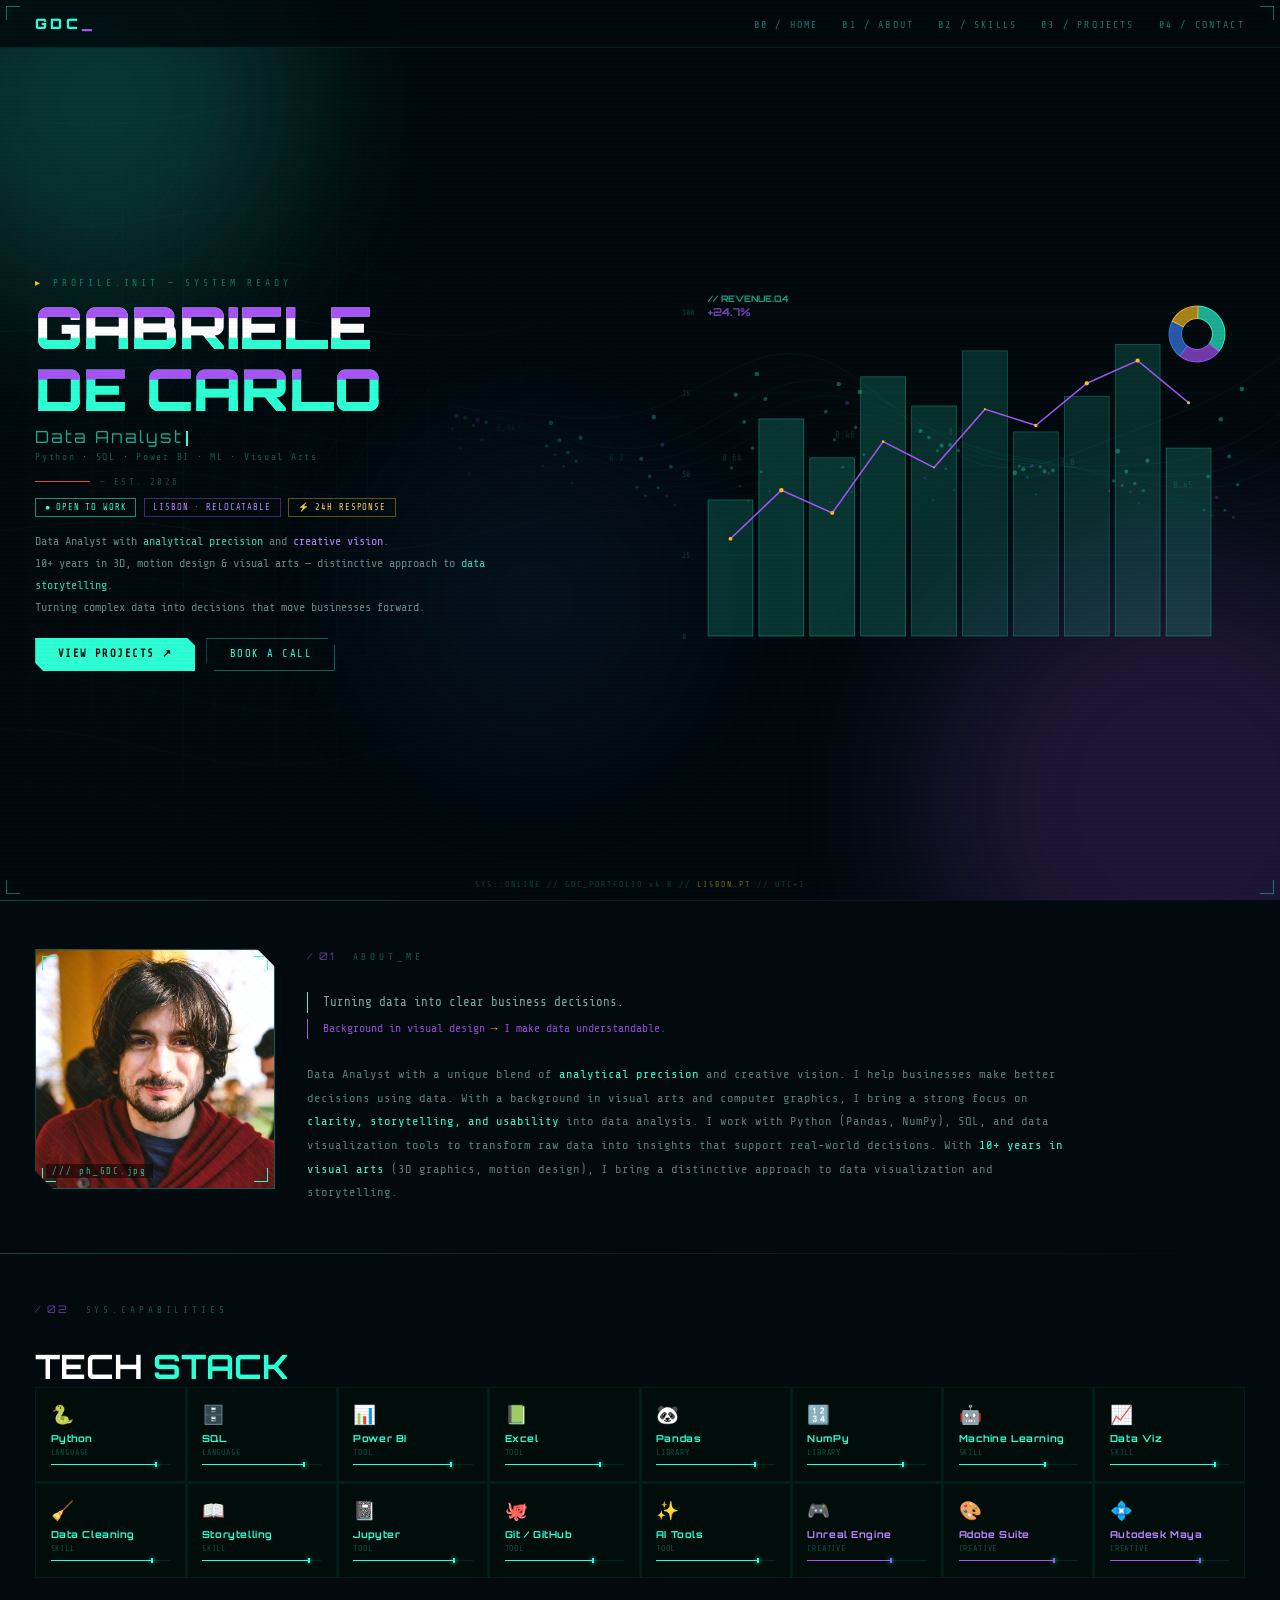
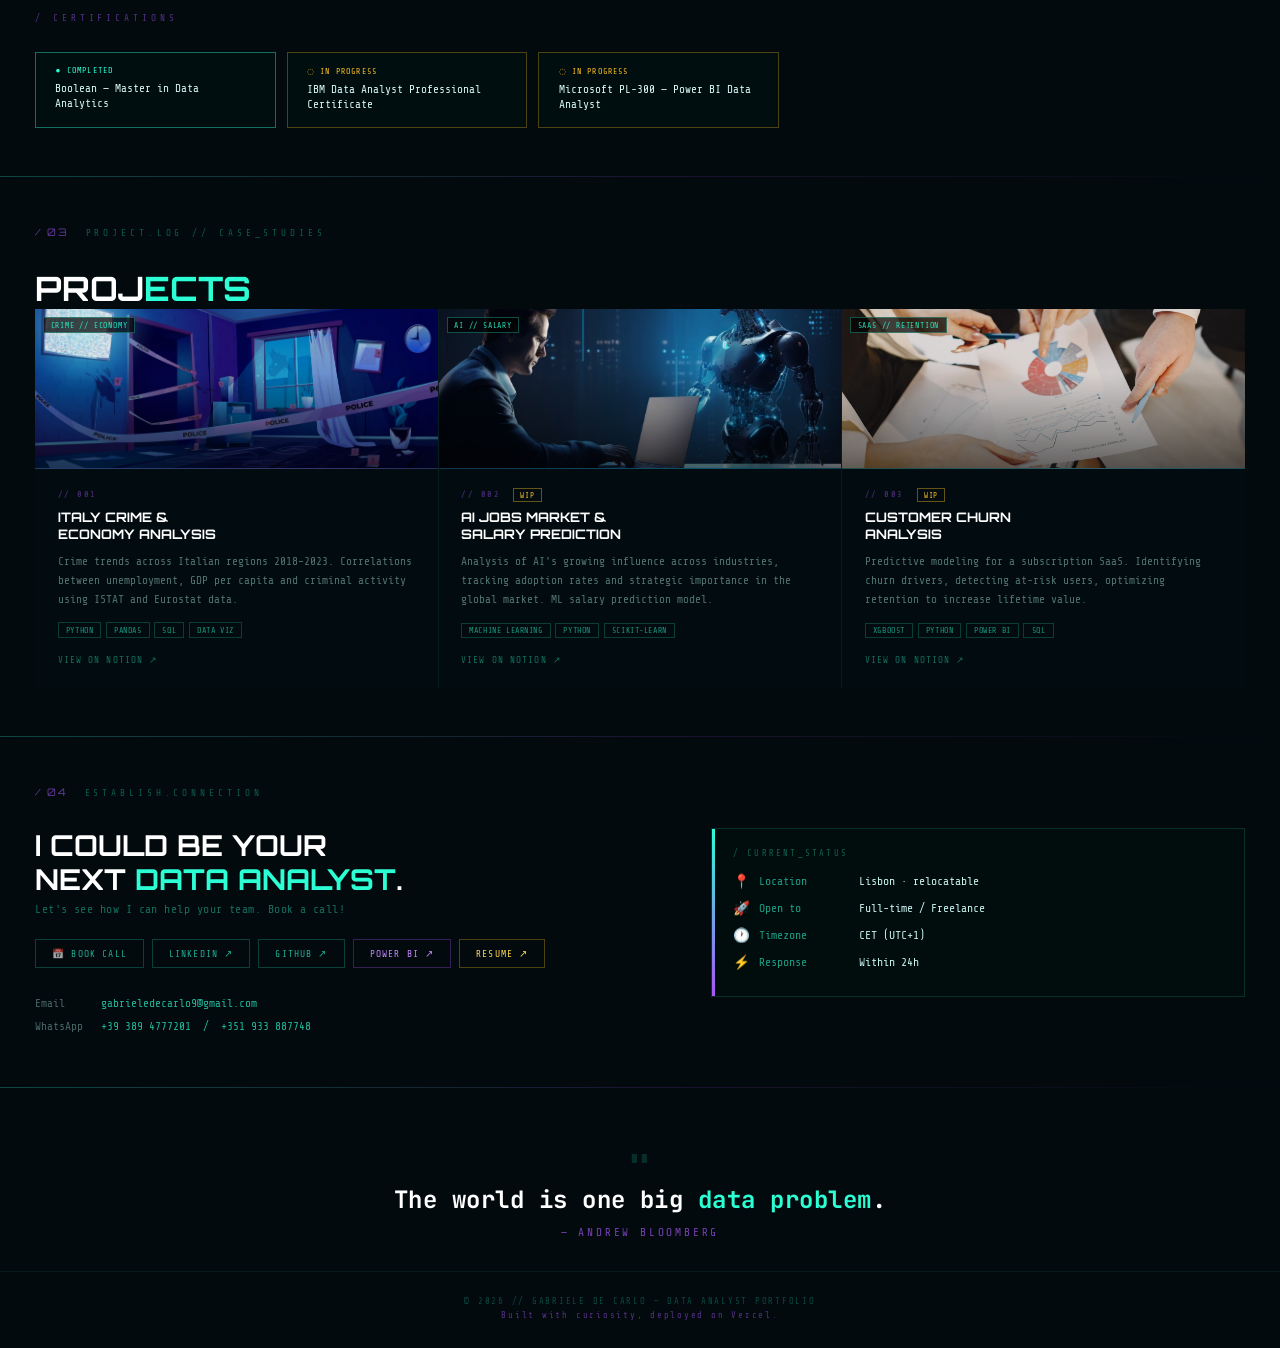
==== index_old.html @ b8a50f32 "Rename index.html to index_old.html" ====
<!DOCTYPE html>
<html lang="en">
<head>
<meta charset="UTF-8">
<meta name="viewport" content="width=device-width, initial-scale=1.0">
<meta name="description" content="Gabriele De Carlo — Data Analyst Portfolio. Turning data into clear business decisions. Python, SQL, Power BI, Machine Learning, Visual Arts.">
<meta name="author" content="Gabriele De Carlo">
<meta property="og:title" content="Gabriele De Carlo — Data Analyst">
<meta property="og:description" content="Data Analyst with analytical precision and creative vision. 10+ years in 3D & motion design.">
<meta property="og:type" content="website">
<title>Gabriele De Carlo // Data Analyst</title>
<link rel="icon" href="data:image/svg+xml,<svg xmlns=%22http://www.w3.org/2000/svg%22 viewBox=%220 0 100 100%22><text y=%22.9em%22 font-size=%2290%22>📊</text></svg>">
<style>
  @import url('https://fonts.googleapis.com/css2?family=Share+Tech+Mono&family=Orbitron:wght@400;700;900&family=JetBrains+Mono:wght@400;700&display=swap');
  *{margin:0;padding:0;box-sizing:border-box;}
  html{scroll-behavior:smooth;}
  :root{
    --bg:#020a0e;
    --teal:#2dffd5;
    --teal-d:#00d4b3;
    --violet:#a855f7;
    --yellow:#fbbf24;
    --blue:#3b82f6;
    --red:#ef4444;
    --text:#e6fffa;
    --text-d:rgba(45,255,213,0.6);
    --text-dd:rgba(45,255,213,0.35);
  }
  body{background:var(--bg);color:var(--teal);font-family:'Share Tech Mono',monospace;overflow-x:hidden;min-height:100vh;}

  /* ─── BG WRAPPER ─── */
  .bg-wrap{position:fixed;top:0;left:0;width:100%;height:100%;z-index:0;pointer-events:none;overflow:hidden;}
  #bg-mesh{position:absolute;top:0;left:0;width:55%;height:100%;opacity:0.6;mask-image:radial-gradient(ellipse at left center,black 0%,black 40%,transparent 80%);-webkit-mask-image:radial-gradient(ellipse at left center,black 0%,black 40%,transparent 80%);}
  #bg-flow{position:absolute;top:0;right:0;width:65%;height:100%;opacity:0.7;mask-image:radial-gradient(ellipse at right center,black 0%,black 45%,transparent 85%);-webkit-mask-image:radial-gradient(ellipse at right center,black 0%,black 45%,transparent 85%);}
  .glow{position:absolute;border-radius:50%;filter:blur(80px);opacity:0.18;pointer-events:none;}
  .g1{top:-100px;left:-100px;width:400px;height:400px;background:var(--teal);}
  .g2{bottom:-150px;right:-150px;width:500px;height:500px;background:var(--violet);}
  .g3{top:50%;left:30%;width:300px;height:300px;background:var(--blue);opacity:0.08;}

  .scanlines{position:fixed;inset:0;background:repeating-linear-gradient(0deg,transparent,transparent 2px,rgba(0,0,0,0.02) 2px,rgba(0,0,0,0.02) 4px);pointer-events:none;z-index:998;}

  .hud-c{position:fixed;width:14px;height:14px;z-index:50;pointer-events:none;}
  .hud-tl{top:6px;left:6px;border-top:1px solid rgba(45,255,213,0.4);border-left:1px solid rgba(45,255,213,0.4);}
  .hud-tr{top:6px;right:6px;border-top:1px solid rgba(45,255,213,0.4);border-right:1px solid rgba(45,255,213,0.4);}
  .hud-bl{bottom:6px;left:6px;border-bottom:1px solid rgba(45,255,213,0.4);border-left:1px solid rgba(45,255,213,0.4);}
  .hud-br{bottom:6px;right:6px;border-bottom:1px solid rgba(45,255,213,0.4);border-right:1px solid rgba(45,255,213,0.4);}

  nav{position:fixed;top:0;left:0;right:0;display:flex;justify-content:space-between;align-items:center;padding:0.9rem 2.2rem;border-bottom:1px solid rgba(45,255,213,0.1);background:rgba(2,10,14,0.82);backdrop-filter:blur(14px);-webkit-backdrop-filter:blur(14px);z-index:100;}
  .nav-logo{font-family:'Orbitron',monospace;font-weight:900;font-size:0.9rem;color:var(--teal);letter-spacing:0.22em;}
  .nav-logo .accent{color:var(--violet);}
  .nav-links{display:flex;gap:1.5rem;list-style:none;}
  .nav-links a{color:rgba(45,255,213,0.45);text-decoration:none;font-size:0.62rem;letter-spacing:0.22em;text-transform:uppercase;transition:color 0.2s;cursor:pointer;position:relative;}
  .nav-links a:hover{color:var(--teal);}
  .nav-links a::before{content:'';position:absolute;bottom:-4px;left:0;width:0;height:1px;background:var(--teal);transition:width 0.2s;}
  .nav-links a:hover::before{width:100%;}

  .site{position:relative;z-index:10;}

  /* ─── HERO ─── */
  #hero{min-height:100vh;display:grid;grid-template-columns:1.1fr 1fr;align-items:center;padding:5rem 2.2rem 2rem;gap:1.5rem;position:relative;}
  .hero-tag{font-size:0.6rem;letter-spacing:0.4em;color:rgba(45,255,213,0.4);text-transform:uppercase;margin-bottom:0.7rem;}
  .hero-tag .blink{color:var(--yellow);animation:blink 1.5s ease infinite;}
  @keyframes blink{0%,100%{opacity:1}50%{opacity:0.2}}
  .hero-name{font-family:'Orbitron',monospace;font-size:clamp(2rem,4.5vw,4rem);font-weight:900;line-height:1;color:#fff;margin-bottom:0.25rem;position:relative;display:inline-block;}
  .hero-name::before,.hero-name::after{content:attr(data-text);position:absolute;top:0;left:0;width:100%;height:100%;}
  .hero-name::before{color:var(--violet);animation:gl1 4s infinite;clip-path:polygon(0 0,100% 0,100% 33%,0 33%);}
  .hero-name::after{color:var(--teal);animation:gl2 4s infinite;clip-path:polygon(0 67%,100% 67%,100% 100%,0 100%);}
  @keyframes gl1{0%,90%,100%{transform:translate(0)}92%{transform:translate(-2px,1px)}94%{transform:translate(2px,-1px)}}
  @keyframes gl2{0%,90%,100%{transform:translate(0)}92%{transform:translate(2px,-1px)}94%{transform:translate(-2px,1px)}}
  .hero-name span{color:var(--teal);}
  .hero-role{font-family:'Orbitron',monospace;font-size:clamp(0.78rem,1.7vw,1.05rem);color:rgba(45,255,213,0.65);letter-spacing:0.12em;margin-bottom:0.3rem;}
  .hero-stack{font-size:0.6rem;color:rgba(45,255,213,0.32);letter-spacing:0.18em;margin-bottom:0.9rem;}
  .hero-stack .dot{color:var(--violet);}
  .divider-row{display:flex;align-items:center;gap:0.6rem;margin:0.7rem 0;}
  .divider{width:55px;height:1.5px;background:var(--teal);position:relative;}
  .divider::after{content:'';position:absolute;left:0;top:0;width:100%;height:100%;background:var(--red);animation:dglitch 4s infinite;}
  @keyframes dglitch{0%,88%,100%{transform:translateX(0);opacity:0}91%{transform:translateX(-3px);opacity:1}95%{transform:translateX(2px);opacity:1}97%{opacity:0}}
  .divider-text{font-size:0.55rem;color:rgba(45,255,213,0.3);letter-spacing:0.25em;}
  .status-row{display:flex;gap:0.45rem;flex-wrap:wrap;margin-bottom:0.9rem;}
  .pill{font-size:0.55rem;padding:0.18rem 0.55rem;border:1px solid rgba(45,255,213,0.2);color:rgba(45,255,213,0.5);letter-spacing:0.1em;text-transform:uppercase;}
  .pill.live{border-color:rgba(45,255,213,0.55);color:var(--teal);}
  .pill.live::before{content:'●';margin-right:0.3rem;animation:pp 2s ease infinite;}
  @keyframes pp{0%,100%{opacity:1}50%{opacity:0.25}}
  .pill.violet{border-color:rgba(168,85,247,0.4);color:#c084fc;}
  .pill.yellow{border-color:rgba(251,191,36,0.4);color:#fcd34d;}
  .hero-bio{font-size:0.74rem;line-height:1.85;color:rgba(180,240,235,0.55);max-width:480px;margin-bottom:1.2rem;}
  .hero-bio strong{color:rgba(45,255,213,0.85);font-weight:normal;}
  .hero-bio em{color:#c084fc;font-style:normal;}
  .cta-row{display:flex;gap:0.7rem;flex-wrap:wrap;}
  .btn-p{padding:0.6rem 1.4rem;background:var(--teal);color:#000;border:none;font-family:'Share Tech Mono',monospace;font-size:0.66rem;letter-spacing:0.14em;text-transform:uppercase;cursor:pointer;clip-path:polygon(0 0,calc(100% - 8px) 0,100% 8px,100% 100%,8px 100%,0 calc(100% - 8px));transition:all 0.2s;font-weight:700;text-decoration:none;display:inline-block;}
  .btn-p:hover{background:#5fffe0;box-shadow:0 0 18px rgba(45,255,213,0.4);}
  .btn-o{padding:0.6rem 1.4rem;background:transparent;color:var(--teal);border:1px solid rgba(45,255,213,0.35);font-family:'Share Tech Mono',monospace;font-size:0.66rem;letter-spacing:0.14em;text-transform:uppercase;cursor:pointer;clip-path:polygon(0 0,calc(100% - 8px) 0,100% 8px,100% 100%,8px 100%,0 calc(100% - 8px));transition:all 0.2s;text-decoration:none;display:inline-block;}
  .btn-o:hover{border-color:var(--teal);background:rgba(45,255,213,0.05);}

  .hero-right{position:relative;height:380px;}
  #chart-canvas{width:100%;height:100%;}

  /* ─── ABOUT ─── */
  #about-sec{padding:3rem 2.2rem;display:grid;grid-template-columns:240px 1fr;gap:2rem;align-items:start;}
  .about-photo{width:240px;height:240px;border:1px solid rgba(45,255,213,0.3);background:linear-gradient(135deg,rgba(45,255,213,0.08),rgba(168,85,247,0.06));position:relative;overflow:hidden;clip-path:polygon(0 0,calc(100% - 18px) 0,100% 18px,100% 100%,18px 100%,0 calc(100% - 18px));}
  .about-photo img{width:100%;height:100%;object-fit:cover;display:block;filter:saturate(1.1) contrast(1.05);}
  .about-photo::before{content:'';position:absolute;inset:0;background:repeating-linear-gradient(45deg,rgba(45,255,213,0.04) 0,rgba(45,255,213,0.04) 1px,transparent 1px,transparent 8px);z-index:2;pointer-events:none;}
  .about-photo .ph-label{position:absolute;bottom:10px;left:10px;font-size:0.55rem;letter-spacing:0.2em;color:rgba(45,255,213,0.7);z-index:3;background:rgba(0,0,0,0.5);padding:2px 6px;}
  .about-photo .ph-icon{position:absolute;top:50%;left:50%;transform:translate(-50%,-50%);font-size:3rem;opacity:0.4;z-index:1;}
  .about-photo .frame-corner{position:absolute;width:14px;height:14px;z-index:3;}
  .about-photo .fc-tl{top:6px;left:6px;border-top:1px solid var(--teal);border-left:1px solid var(--teal);}
  .about-photo .fc-tr{top:6px;right:6px;border-top:1px solid var(--teal);border-right:1px solid var(--teal);}
  .about-photo .fc-bl{bottom:6px;left:6px;border-bottom:1px solid var(--teal);border-left:1px solid var(--teal);}
  .about-photo .fc-br{bottom:6px;right:6px;border-bottom:1px solid var(--teal);border-right:1px solid var(--teal);}

  .about-content{}
  .about-tagline{font-size:0.78rem;color:rgba(180,240,235,0.7);line-height:1.7;margin-bottom:0.4rem;border-left:1.5px solid var(--teal);padding-left:0.9rem;}
  .about-tagline2{font-size:0.72rem;color:rgba(168,85,247,0.85);line-height:1.7;margin-bottom:1.5rem;border-left:1.5px solid var(--violet);padding-left:0.9rem;}
  .about-tagline2 .arrow{color:var(--yellow);}
  .about-bio{font-size:0.76rem;line-height:1.95;color:rgba(180,240,235,0.5);max-width:760px;}
  .about-bio strong{color:var(--teal);font-weight:normal;}

  /* ─── SECTIONS ─── */
  .section{padding:3rem 2.2rem;position:relative;}
  .sec-head{display:flex;align-items:baseline;gap:1rem;margin-bottom:1.8rem;flex-wrap:wrap;}
  .sec-num{font-family:'Orbitron',monospace;font-size:0.65rem;color:rgba(168,85,247,0.6);letter-spacing:0.2em;}
  .sec-label{font-size:0.58rem;letter-spacing:0.42em;color:rgba(45,255,213,0.32);text-transform:uppercase;}
  .sec-title{font-family:'Orbitron',monospace;font-size:clamp(1.4rem,2.8vw,2.1rem);font-weight:700;color:#fff;}
  .sec-title .accent{color:var(--teal);}
  .sec-divider{width:100%;height:1px;background:linear-gradient(90deg,rgba(45,255,213,0.25),rgba(168,85,247,0.15) 50%,transparent);}

  /* ─── SKILLS ─── */
  .skills-grid{display:grid;grid-template-columns:repeat(auto-fit,minmax(135px,1fr));gap:1px;background:rgba(45,255,213,0.08);}
  .sk{padding:1rem 0.9rem;background:rgba(2,12,10,0.88);border:1px solid rgba(45,255,213,0.06);transition:all 0.2s;position:relative;overflow:hidden;}
  .sk::before{content:'';position:absolute;inset:0;background:linear-gradient(135deg,rgba(45,255,213,0.06) 0%,transparent 55%);opacity:0;transition:opacity 0.2s;}
  .sk:hover::before{opacity:1;}
  .sk:hover{border-color:rgba(45,255,213,0.32);}
  .sk[data-cat="Creative"]:hover{border-color:rgba(168,85,247,0.4);}
  .sk[data-cat="Creative"]:hover::before{background:linear-gradient(135deg,rgba(168,85,247,0.08) 0%,transparent 55%);}
  .sk[data-cat="Skill"]:hover{border-color:rgba(251,191,36,0.35);}
  .sk-icon{font-size:1.15rem;margin-bottom:0.4rem;}
  .sk-name{font-family:'Orbitron',monospace;font-size:0.6rem;font-weight:700;color:var(--teal);letter-spacing:0.06em;margin-bottom:0.25rem;}
  .sk[data-cat="Creative"] .sk-name{color:#c084fc;}
  .sk-cat{font-size:0.52rem;color:rgba(45,255,213,0.28);letter-spacing:0.1em;text-transform:uppercase;margin-bottom:0.4rem;}
  .sk-bar{height:1px;background:rgba(45,255,213,0.1);}
  .sk-fill{height:100%;background:var(--teal);position:relative;}
  .sk[data-cat="Creative"] .sk-fill{background:var(--violet);}
  .sk-fill::after{content:'';position:absolute;right:-1px;top:-2px;width:2px;height:5px;background:inherit;box-shadow:0 0 5px currentColor;}

  /* ─── CERTS ─── */
  .certs-row{display:flex;gap:0.7rem;flex-wrap:wrap;margin-top:1.8rem;}
  .cert{padding:0.85rem 1.2rem;border:1px solid rgba(45,255,213,0.12);background:rgba(0,22,18,0.45);}
  .cert.done{border-color:rgba(45,255,213,0.4);}
  .cert.wip{border-color:rgba(251,191,36,0.3);}
  .cert-st{font-size:0.52rem;letter-spacing:0.14em;text-transform:uppercase;margin-bottom:0.35rem;}
  .cert-st.d{color:var(--teal);}
  .cert-st.w{color:var(--yellow);}
  .cert-nm{font-size:0.7rem;color:#d8f8f4;line-height:1.4;max-width:200px;}

  /* ─── PROJECTS ─── */
  .projects-grid{display:grid;grid-template-columns:repeat(auto-fit,minmax(280px,1fr));gap:1px;background:rgba(45,255,213,0.08);}
  .proj{background:#020c10;position:relative;overflow:hidden;cursor:pointer;transition:background 0.2s;text-decoration:none;display:block;}
  .proj::after{content:'';position:absolute;top:0;left:0;width:2px;height:0;background:var(--teal);transition:height 0.3s;z-index:5;}
  .proj:hover::after{height:100%;}
  .proj:hover{background:rgba(0,28,22,0.95);}
  .proj-img{width:100%;height:160px;display:flex;align-items:center;justify-content:center;border-bottom:1px solid rgba(45,255,213,0.1);position:relative;overflow:hidden;}
  .proj-img img{width:100%;height:100%;object-fit:cover;display:block;transition:transform 0.4s,filter 0.3s;filter:saturate(1.05) brightness(0.92);}
  .proj:hover .proj-img img{transform:scale(1.05);filter:saturate(1.15) brightness(1);}
  .proj-img.fallback-crime{background:linear-gradient(135deg,#1e2a5e 0%,#3b1e5e 50%,#0a0a2e 100%);}
  .proj-img.fallback-ai{background:linear-gradient(135deg,#0a1f3d 0%,#0f3a5c 50%,#020a1a 100%);}
  .proj-img.fallback-churn{background:linear-gradient(135deg,#1e3a3a 0%,#2d4a5e 50%,#0a1a2e 100%);}
  .proj-img-overlay{position:absolute;inset:0;background:linear-gradient(180deg,transparent 40%,rgba(0,0,0,0.55) 100%);pointer-events:none;z-index:2;}
  .proj-img-tag{position:absolute;top:8px;left:8px;font-size:0.5rem;padding:0.15rem 0.4rem;background:rgba(0,0,0,0.7);color:rgba(45,255,213,0.85);letter-spacing:0.1em;border:1px solid rgba(45,255,213,0.3);z-index:3;}
  .proj-body{padding:1.3rem 1.4rem;}
  .proj-num{font-size:0.52rem;letter-spacing:0.3em;color:rgba(168,85,247,0.5);margin-bottom:0.6rem;}
  .proj-wip{font-size:0.48rem;padding:0.1rem 0.4rem;border:1px solid rgba(251,191,36,0.4);color:var(--yellow);letter-spacing:0.08em;margin-left:0.4rem;vertical-align:middle;}
  .proj-title{font-family:'Orbitron',monospace;font-size:0.82rem;font-weight:700;color:#fff;margin-bottom:0.55rem;line-height:1.3;}
  .proj-desc{font-size:0.7rem;color:rgba(180,240,235,0.45);line-height:1.7;margin-bottom:0.85rem;}
  .proj-tags{display:flex;flex-wrap:wrap;gap:0.28rem;margin-bottom:0.7rem;}
  .tag{font-size:0.52rem;padding:0.13rem 0.45rem;border:1px solid rgba(45,255,213,0.2);color:rgba(45,255,213,0.55);letter-spacing:0.07em;text-transform:uppercase;}
  .proj-link{font-size:0.58rem;color:rgba(45,255,213,0.4);letter-spacing:0.12em;text-transform:uppercase;}
  .proj:hover .proj-link{color:var(--teal);}

  /* ─── CONTACT ─── */
  #contact-grid{display:grid;grid-template-columns:1.2fr 1fr;gap:2.2rem;align-items:start;}
  .contact-headline{font-family:'Orbitron',monospace;font-size:clamp(1.2rem,2.3vw,1.8rem);font-weight:700;color:#fff;margin-bottom:0.4rem;line-height:1.2;}
  .contact-headline .accent{color:var(--teal);}
  .contact-sub{font-size:0.72rem;color:rgba(45,255,213,0.4);margin-bottom:1.4rem;letter-spacing:0.04em;}
  .contact-links-row{display:flex;gap:0.5rem;flex-wrap:wrap;margin-bottom:1.5rem;}
  .cl{padding:0.5rem 1rem;border:1px solid rgba(45,255,213,0.22);color:rgba(45,255,213,0.65);font-size:0.6rem;letter-spacing:0.12em;text-transform:uppercase;text-decoration:none;transition:all 0.2s;display:inline-flex;align-items:center;gap:0.3rem;}
  .cl:hover{border-color:var(--teal);color:var(--teal);background:rgba(45,255,213,0.05);}
  .cl.violet{border-color:rgba(168,85,247,0.3);color:#c084fc;}
  .cl.violet:hover{border-color:#c084fc;background:rgba(168,85,247,0.06);}
  .cl.yellow{border-color:rgba(251,191,36,0.3);color:#fcd34d;}
  .cl.yellow:hover{border-color:#fcd34d;background:rgba(251,191,36,0.06);}
  .contact-info div{font-size:0.7rem;color:rgba(180,240,235,0.4);line-height:2.1;}
  .contact-info span{color:rgba(45,255,213,0.7);}
  .status-block{border:1px solid rgba(45,255,213,0.15);padding:1.2rem 1.3rem;background:rgba(0,15,12,0.4);position:relative;}
  .status-block::before{content:'';position:absolute;top:0;left:0;width:3px;height:100%;background:linear-gradient(180deg,var(--teal),var(--violet));}
  .sb-label{font-size:0.55rem;letter-spacing:0.25em;color:rgba(45,255,213,0.35);text-transform:uppercase;margin-bottom:0.6rem;}
  .sb-row{display:flex;align-items:center;gap:0.6rem;font-size:0.72rem;color:#c8f4f0;line-height:2;}
  .sb-row .ic{font-size:0.85rem;}
  .sb-row .lbl{color:rgba(45,255,213,0.6);min-width:90px;}

  /* ─── QUOTE ─── */
  .quote-block{padding:3.5rem 2.2rem 2rem;text-align:center;position:relative;}
  .quote-mark{font-family:'Orbitron',monospace;font-size:4rem;color:rgba(45,255,213,0.15);line-height:1;margin-bottom:-1.5rem;}
  .quote-text{font-family:'JetBrains Mono',monospace;font-size:clamp(1rem,2vw,1.5rem);color:#fff;font-weight:700;letter-spacing:0.02em;margin-bottom:0.7rem;}
  .quote-text .h{color:var(--teal);}
  .quote-author{font-size:0.7rem;color:rgba(168,85,247,0.7);letter-spacing:0.25em;text-transform:uppercase;}

  footer{text-align:center;padding:1.5rem 2.2rem;border-top:1px solid rgba(45,255,213,0.07);}
  footer p{font-size:0.55rem;letter-spacing:0.2em;color:rgba(45,255,213,0.25);margin-bottom:0.25rem;}
  footer .built{color:rgba(168,85,247,0.5);}

  .typing-cursor{display:inline-block;width:2px;height:0.85em;background:var(--teal);vertical-align:middle;margin-left:3px;animation:cb 1s step-end infinite;}
  @keyframes cb{0%,100%{opacity:1}50%{opacity:0}}

  .stat-bar{position:fixed;bottom:0.7rem;left:50%;transform:translateX(-50%);font-size:0.5rem;letter-spacing:0.25em;color:rgba(45,255,213,0.22);z-index:50;pointer-events:none;animation:sb2 5s ease infinite;white-space:nowrap;}
  @keyframes sb2{0%,100%{opacity:1}50%{opacity:0.3}}
  .stat-bar .y{color:rgba(251,191,36,0.5);}

  /* ─── RESPONSIVE ─── */
  @media (max-width: 900px) {
    #hero{grid-template-columns:1fr;gap:2rem;padding-top:6rem;}
    .hero-right{height:280px;}
    #about-sec{grid-template-columns:1fr;}
    .about-photo{width:100%;max-width:280px;height:280px;margin:0 auto;}
    #contact-grid{grid-template-columns:1fr;}
    .nav-links{gap:0.7rem;}
    .nav-links a{font-size:0.55rem;letter-spacing:0.15em;}
    nav{padding:0.8rem 1rem;}
    .section{padding:2.5rem 1.2rem;}
    #hero{padding-left:1.2rem;padding-right:1.2rem;}
    #about-sec{padding:2.5rem 1.2rem;}
    .quote-block{padding:2.5rem 1.2rem 1.5rem;}
  }
  @media (max-width: 600px) {
    .nav-links{display:none;}
    .stat-bar{font-size:0.45rem;}
  }
</style>
</head>
<body>

<div class="bg-wrap">
  <div class="glow g1"></div>
  <div class="glow g2"></div>
  <div class="glow g3"></div>
  <canvas id="bg-mesh"></canvas>
  <canvas id="bg-flow"></canvas>
</div>

<div class="hud-c hud-tl"></div>
<div class="hud-c hud-tr"></div>
<div class="hud-c hud-bl"></div>
<div class="hud-c hud-br"></div>
<div class="scanlines"></div>
<div class="stat-bar">SYS::ONLINE // GDC_PORTFOLIO v4.0 // <span class="y">LISBON.PT</span> // UTC+1</div>

<div class="site">
  <nav>
    <div class="nav-logo">GDC<span class="accent">_</span></div>
    <ul class="nav-links">
      <li><a onclick="goTo('hero')">00 / Home</a></li>
      <li><a onclick="goTo('about-sec')">01 / About</a></li>
      <li><a onclick="goTo('skills-sec')">02 / Skills</a></li>
      <li><a onclick="goTo('projects-sec')">03 / Projects</a></li>
      <li><a onclick="goTo('contact-sec')">04 / Contact</a></li>
    </ul>
  </nav>

  <!-- HERO -->
  <section id="hero">
    <div class="hero-left">
      <div class="hero-tag"><span class="blink">▸</span> profile.init — system ready</div>
      <h1 class="hero-name" data-text="GABRIELE">GABRIELE</h1>
      <h1 class="hero-name" data-text="DE CARLO" style="margin-bottom:0.5rem;"><span>DE CARLO</span></h1>
      <div class="hero-role">Data Analyst<span class="typing-cursor"></span></div>
      <div class="hero-stack">Python <span class="dot">·</span> SQL <span class="dot">·</span> Power BI <span class="dot">·</span> ML <span class="dot">·</span> Visual Arts</div>
      <div class="divider-row">
        <div class="divider"></div>
        <span class="divider-text">— EST. 2026</span>
      </div>
      <div class="status-row">
        <div class="pill live">Open to work</div>
        <div class="pill violet">Lisbon · relocatable</div>
        <div class="pill yellow">⚡ 24h response</div>
      </div>
      <p class="hero-bio">
        Data Analyst with <strong>analytical precision</strong> and <em>creative vision</em>.<br>
        10+ years in 3D, motion design &amp; visual arts — distinctive approach to <strong>data storytelling</strong>.<br>
        Turning complex data into decisions that move businesses forward.
      </p>
      <div class="cta-row">
        <a class="btn-p" onclick="goTo('projects-sec')">View Projects ↗</a>
        <a class="btn-o" onclick="goTo('contact-sec')">Book a Call</a>
      </div>
    </div>
    <div class="hero-right">
      <canvas id="chart-canvas"></canvas>
    </div>
  </section>

  <div class="sec-divider"></div>

  <!-- ABOUT -->
  <section id="about-sec">
    <div class="about-photo">
      <div class="frame-corner fc-tl"></div>
      <div class="frame-corner fc-tr"></div>
      <div class="frame-corner fc-bl"></div>
      <div class="frame-corner fc-br"></div>
      <!-- Replace src with your photo -->
      <img src="./assets/profile.jpg" alt="Gabriele De Carlo" onerror="this.style.display='none'; this.nextElementSibling.style.display='block';">
      <div class="ph-icon" style="display:none;">👤</div>
      <div class="ph-label">/// ph_GDC.jpg</div>
    </div>
    <div class="about-content">
      <div class="sec-head">
        <span class="sec-num">/ 01</span>
        <span class="sec-label">about_me</span>
      </div>
      <div class="about-tagline">Turning data into clear business decisions.</div>
      <div class="about-tagline2">Background in visual design <span class="arrow">→</span> I make data understandable.</div>
      <p class="about-bio">
        Data Analyst with a unique blend of <strong>analytical precision</strong> and creative vision. I help businesses make better decisions using data. With a background in visual arts and computer graphics, I bring a strong focus on <strong>clarity, storytelling, and usability</strong> into data analysis. I work with Python (Pandas, NumPy), SQL, and data visualization tools to transform raw data into insights that support real-world decisions. With <strong>10+ years in visual arts</strong> (3D graphics, motion design), I bring a distinctive approach to data visualization and storytelling.
      </p>
    </div>
  </section>

  <div class="sec-divider"></div>

  <!-- SKILLS -->
  <section class="section" id="skills-sec">
    <div class="sec-head">
      <span class="sec-num">/ 02</span>
      <span class="sec-label">sys.capabilities</span>
    </div>
    <div class="sec-title">TECH <span class="accent">STACK</span></div>
    <div class="skills-grid" id="skillsGrid"></div>
    <div style="margin-top:2.2rem;">
      <div class="sec-label" style="margin-bottom:0.7rem;color:rgba(168,85,247,0.5);">/ certifications</div>
      <div class="certs-row" id="certsRow"></div>
    </div>
  </section>

  <div class="sec-divider"></div>

  <!-- PROJECTS -->
  <section class="section" id="projects-sec">
    <div class="sec-head">
      <span class="sec-num">/ 03</span>
      <span class="sec-label">project.log // case_studies</span>
    </div>
    <div class="sec-title">PROJ<span class="accent">ECTS</span></div>
    <div class="projects-grid" id="projectsGrid"></div>
  </section>

  <div class="sec-divider"></div>

  <!-- CONTACT -->
  <section class="section" id="contact-sec">
    <div class="sec-head">
      <span class="sec-num">/ 04</span>
      <span class="sec-label">establish.connection</span>
    </div>
    <div id="contact-grid">
      <div>
        <div class="contact-headline">I COULD BE YOUR<br>NEXT <span class="accent">DATA ANALYST</span>.</div>
        <p class="contact-sub">Let's see how I can help your team. Book a call!</p>
        <div class="contact-links-row">
          <a class="cl" href="https://calendly.com/gabrieledecarlo/30min" target="_blank" rel="noopener">📅 Book Call</a>
          <a class="cl" href="https://www.linkedin.com/in/gabriele-de-carlo-8b601598/" target="_blank" rel="noopener">LinkedIn ↗</a>
          <a class="cl" href="https://github.com/gibiai" target="_blank" rel="noopener">GitHub ↗</a>
          <a class="cl violet" href="https://www.notion.so/Power-BI-Dashboards-33302b5de78a80788aacebcbcaf32c06" target="_blank" rel="noopener">Power BI ↗</a>
          <a class="cl yellow" href="https://drive.google.com/file/d/1ealvaf2ZJdOUu1WaCuyXKOU3tPAbqIKm/view?usp=drive_link" target="_blank" rel="noopener">Resume ↗</a>
        </div>
        <div class="contact-info">
          <div>Email &nbsp;&nbsp;&nbsp;&nbsp;&nbsp;<span><a href="mailto:gabrieledecarlo9@gmail.com" style="color:inherit;text-decoration:none;">gabrieledecarlo9@gmail.com</a></span></div>
          <div>WhatsApp &nbsp;&nbsp;<span><a href="https://wa.me/393894777201" target="_blank" rel="noopener" style="color:inherit;text-decoration:none;">+39 389 4777201</a> &nbsp;/&nbsp; <a href="https://wa.me/351933887748" target="_blank" rel="noopener" style="color:inherit;text-decoration:none;">+351 933 887748</a></span></div>
        </div>
      </div>
      <div class="status-block">
        <div class="sb-label">/ current_status</div>
        <div class="sb-row"><span class="ic">📍</span><span class="lbl">Location</span><span>Lisbon · relocatable</span></div>
        <div class="sb-row"><span class="ic">🚀</span><span class="lbl">Open to</span><span>Full-time / Freelance</span></div>
        <div class="sb-row"><span class="ic">🕐</span><span class="lbl">Timezone</span><span>CET (UTC+1)</span></div>
        <div class="sb-row"><span class="ic">⚡</span><span class="lbl">Response</span><span>Within 24h</span></div>
      </div>
    </div>
  </section>

  <div class="sec-divider"></div>

  <!-- QUOTE -->
  <div class="quote-block">
    <div class="quote-mark">"</div>
    <div class="quote-text">The world is one big <span class="h">data problem</span>.</div>
    <div class="quote-author">— Andrew Bloomberg</div>
  </div>

  <footer>
    <p>© 2026 // GABRIELE DE CARLO — DATA ANALYST PORTFOLIO</p>
    <p class="built">Built with curiosity, deployed on Vercel.</p>
  </footer>
</div>

<script>
/* ── BACKGROUND: MESH (left) + FLOW (right) ── */
const meshC = document.getElementById('bg-mesh');
const meshX = meshC.getContext('2d');
const flowC = document.getElementById('bg-flow');
const flowX = flowC.getContext('2d');
let MW, MH, FW, FH;

function resize() {
  MW = meshC.width = meshC.offsetWidth;
  MH = meshC.height = meshC.offsetHeight;
  FW = flowC.width = flowC.offsetWidth;
  FH = flowC.height = flowC.offsetHeight;
}
resize();
window.addEventListener('resize', resize);

let t = 0;

function drawMesh() {
  meshX.clearRect(0, 0, MW, MH);
  const cols = 24, rows = 18;
  const cw = MW / (cols - 1), ch = MH / (rows - 1);
  const pts = [];
  for (let r = 0; r < rows; r++) {
    pts[r] = [];
    for (let c = 0; c < cols; c++) {
      const wave = Math.sin(c * 0.4 + r * 0.3 + t * 0.6) * 14
                 + Math.sin(c * 0.18 + t * 0.4) * 10;
      pts[r][c] = { x: c * cw, y: r * ch + wave };
    }
  }
  for (let r = 0; r < rows - 1; r++) {
    for (let c = 0; c < cols - 1; c++) {
      const p1 = pts[r][c], p2 = pts[r][c+1], p3 = pts[r+1][c], p4 = pts[r+1][c+1];
      const cd = 1 - Math.abs(c / cols - 0.3) * 1.2;
      const a = 0.025 + cd * 0.05;
      meshX.strokeStyle = `rgba(45,255,213,${a})`;
      meshX.lineWidth = 0.4;
      meshX.beginPath();
      meshX.moveTo(p1.x, p1.y); meshX.lineTo(p2.x, p2.y);
      meshX.lineTo(p3.x, p3.y); meshX.closePath();
      meshX.stroke();
      meshX.beginPath();
      meshX.moveTo(p2.x, p2.y); meshX.lineTo(p4.x, p4.y);
      meshX.lineTo(p3.x, p3.y); meshX.closePath();
      meshX.stroke();
    }
  }
  for (let r = 2; r < rows; r += 4) {
    meshX.beginPath();
    for (let c = 0; c < cols; c++) {
      if (c === 0) meshX.moveTo(pts[r][c].x, pts[r][c].y);
      else meshX.lineTo(pts[r][c].x, pts[r][c].y);
    }
    meshX.strokeStyle = `rgba(239,68,68,0.12)`;
    meshX.lineWidth = 0.5;
    meshX.stroke();
  }
}

const FCOLS = 60, FROWS = 14;
function drawFlow() {
  flowX.clearRect(0, 0, FW, FH);
  const cw = FW / (FCOLS - 1);
  const baseY = FH * 0.6;
  const ch = FH * 0.4;
  for (let r = 0; r < FROWS; r++) {
    const rNorm = r / (FROWS - 1);
    flowX.beginPath();
    for (let c = 0; c < FCOLS; c++) {
      const x = c * cw;
      const w1 = Math.sin(c * 0.16 + t * 1.0 + r * 0.3) * 50 * rNorm;
      const w2 = Math.sin(c * 0.08 + t * 0.5 + r * 0.15) * 28 * rNorm;
      const w3 = Math.sin(c * 0.3 + t * 1.4) * 14 * rNorm;
      const y = baseY - w1 - w2 - w3 - rNorm * ch * 0.4;
      if (c === 0) flowX.moveTo(x, y);
      else flowX.lineTo(x, y);
    }
    const a = 0.03 + rNorm * 0.13;
    const isViolet = r % 4 === 0;
    flowX.strokeStyle = isViolet ? `rgba(168,85,247,${a * 0.7})` : `rgba(45,255,213,${a})`;
    flowX.lineWidth = 0.5;
    flowX.stroke();
  }
  for (let i = 0; i < 90; i++) {
    const cf = (i * 6.7) % FCOLS;
    const rf = 0.25 + ((i * 0.11) % 0.7);
    const rNorm = rf;
    const x = cf * cw;
    const w1 = Math.sin(cf * 0.16 + t * 1.0 + rNorm * 0.3 * FROWS) * 50 * rNorm;
    const w2 = Math.sin(cf * 0.08 + t * 0.5 + rNorm * 0.15 * FROWS) * 28 * rNorm;
    const w3 = Math.sin(cf * 0.3 + t * 1.4) * 14 * rNorm;
    const y = baseY - w1 - w2 - w3 - rNorm * ch * 0.4;
    const sz = 0.6 + rNorm * 1.8;
    const a = 0.12 + rNorm * 0.4;
    flowX.beginPath();
    flowX.arc(x, y, sz, 0, Math.PI * 2);
    if (i % 7 === 0) flowX.fillStyle = `rgba(168,85,247,${a})`;
    else if (i % 13 === 0) flowX.fillStyle = `rgba(251,191,36,${a * 0.7})`;
    else flowX.fillStyle = `rgba(45,255,213,${a})`;
    flowX.fill();
  }
  flowX.font = '9px "Share Tech Mono", monospace';
  const labels = ['0.94','0.7','0.64','0.46','0.3','0.6','0.45'];
  for (let i = 0; i < labels.length; i++) {
    const cf = 4 + i * 8;
    const rNorm = 0.55;
    const x = cf * cw;
    const w1 = Math.sin(cf * 0.16 + t * 1.0 + rNorm * 0.3 * FROWS) * 50 * rNorm;
    const w2 = Math.sin(cf * 0.08 + t * 0.5 + rNorm * 0.15 * FROWS) * 28 * rNorm;
    const y = baseY - w1 - w2 - rNorm * ch * 0.4 - 12;
    flowX.fillStyle = `rgba(45,255,213,0.22)`;
    flowX.fillText(labels[i], x - 8, y);
  }
}

function loop() {
  drawMesh();
  drawFlow();
  t += 0.008;
  requestAnimationFrame(loop);
}
loop();

/* ── HERO CHART ── */
const cc = document.getElementById('chart-canvas');
const ctx = cc.getContext('2d');
function resizeChart() {
  cc.width = cc.offsetWidth * 2;
  cc.height = cc.offsetHeight * 2;
  ctx.setTransform(1, 0, 0, 1, 0, 0);
  ctx.scale(2, 2);
}
resizeChart();
window.addEventListener('resize', resizeChart);

let ct = 0;
const barData = [42, 67, 55, 80, 71, 88, 63, 74, 90, 58];
const lineData = [30, 45, 38, 60, 52, 70, 65, 78, 85, 72];
const colors = ['#2dffd5','#a855f7','#3b82f6','#fbbf24'];

function drawChart() {
  const CW = cc.offsetWidth, CH = cc.offsetHeight;
  ctx.clearRect(0, 0, CW, CH);
  const pad = 28, bW = (CW - pad * 2) / barData.length - 6;
  const maxV = 100;
  for (let i = 0; i <= 4; i++) {
    const y = pad + (CH - pad * 2) * i / 4;
    ctx.beginPath();
    ctx.moveTo(pad, y); ctx.lineTo(CW - pad, y);
    ctx.strokeStyle = 'rgba(45,255,213,0.07)';
    ctx.lineWidth = 0.5; ctx.stroke();
    ctx.fillStyle = 'rgba(45,255,213,0.22)';
    ctx.font = '8px Share Tech Mono, monospace';
    ctx.fillText(Math.round((1 - i / 4) * maxV), 2, y + 3);
  }
  barData.forEach((v, i) => {
    const x = pad + i * (bW + 6);
    const h = (v / maxV) * (CH - pad * 2);
    const y = CH - pad - h;
    const pulse = Math.sin(ct * 2 + i * 0.7) * 0.12 + 0.88;
    ctx.fillStyle = `rgba(45,255,213,${0.18 * pulse})`;
    ctx.fillRect(x, y, bW, h);
    ctx.strokeStyle = `rgba(45,255,213,${0.4 * pulse})`;
    ctx.lineWidth = 0.7;
    ctx.strokeRect(x, y, bW, h);
  });
  ctx.beginPath();
  lineData.forEach((v, i) => {
    const x = pad + i * (bW + 6) + bW / 2;
    const y = CH - pad - (v / maxV) * (CH - pad * 2);
    if (i === 0) ctx.moveTo(x, y); else ctx.lineTo(x, y);
  });
  ctx.strokeStyle = '#a855f7';
  ctx.lineWidth = 1.5; ctx.stroke();
  lineData.forEach((v, i) => {
    const x = pad + i * (bW + 6) + bW / 2;
    const y = CH - pad - (v / maxV) * (CH - pad * 2);
    const pulse = Math.sin(ct * 3 + i) * 0.3 + 0.7;
    ctx.beginPath();
    ctx.arc(x, y, 2.2 * pulse, 0, Math.PI * 2);
    ctx.fillStyle = '#fbbf24'; ctx.fill();
  });
  const cx2 = CW - 48, cy2 = 50, rad = 28;
  const segs = [0.35, 0.25, 0.22, 0.18];
  let angle = -Math.PI / 2 + ct * 0.25;
  segs.forEach((s, i) => {
    ctx.beginPath();
    ctx.arc(cx2, cy2, rad, angle, angle + s * Math.PI * 2);
    ctx.arc(cx2, cy2, rad * 0.55, angle + s * Math.PI * 2, angle, true);
    ctx.closePath();
    ctx.fillStyle = colors[i] + 'aa'; ctx.fill();
    ctx.strokeStyle = colors[i];
    ctx.lineWidth = 0.8; ctx.stroke();
    angle += s * Math.PI * 2;
  });
  ctx.fillStyle = 'rgba(45,255,213,0.6)';
  ctx.font = 'bold 9px Orbitron, monospace';
  ctx.fillText('// REVENUE.Q4', pad, 18);
  ctx.fillStyle = 'rgba(168,85,247,0.7)';
  ctx.font = 'bold 11px Orbitron, monospace';
  ctx.fillText('+24.7%', pad, 32);
  ct += 0.014;
  requestAnimationFrame(drawChart);
}
drawChart();

/* ── SKILLS ── */
const skills = [
  {name:'Python',icon:'🐍',cat:'Language',lvl:88},
  {name:'SQL',icon:'🗄️',cat:'Language',lvl:85},
  {name:'Power BI',icon:'📊',cat:'Tool',lvl:82},
  {name:'Excel',icon:'📗',cat:'Tool',lvl:80},
  {name:'Pandas',icon:'🐼',cat:'Library',lvl:83},
  {name:'NumPy',icon:'🔢',cat:'Library',lvl:80},
  {name:'Machine Learning',icon:'🤖',cat:'Skill',lvl:72},
  {name:'Data Viz',icon:'📈',cat:'Skill',lvl:88},
  {name:'Data Cleaning',icon:'🧹',cat:'Skill',lvl:85},
  {name:'Storytelling',icon:'📖',cat:'Skill',lvl:90},
  {name:'Jupyter',icon:'📓',cat:'Tool',lvl:84},
  {name:'Git / GitHub',icon:'🐙',cat:'Tool',lvl:74},
  {name:'AI Tools',icon:'✨',cat:'Tool',lvl:85},
  {name:'Unreal Engine',icon:'🎮',cat:'Creative',lvl:70},
  {name:'Adobe Suite',icon:'🎨',cat:'Creative',lvl:80},
  {name:'Autodesk Maya',icon:'💠',cat:'Creative',lvl:75},
];
const sg = document.getElementById('skillsGrid');
skills.forEach(s => {
  sg.innerHTML += `<div class="sk" data-cat="${s.cat}"><div class="sk-icon">${s.icon}</div><div class="sk-name">${s.name}</div><div class="sk-cat">${s.cat}</div><div class="sk-bar"><div class="sk-fill" style="width:${s.lvl}%"></div></div></div>`;
});

const certs = [
  {name:'Boolean — Master in Data Analytics', s:'done'},
  {name:'IBM Data Analyst Professional Certificate', s:'wip'},
  {name:'Microsoft PL-300 — Power BI Data Analyst', s:'wip'},
];
const cr = document.getElementById('certsRow');
certs.forEach(c => {
  cr.innerHTML += `<div class="cert ${c.s}"><div class="cert-st ${c.s==='done'?'d':'w'}">${c.s==='done'?'● Completed':'◌ In progress'}</div><div class="cert-nm">${c.name}</div></div>`;
});

/* ── PROJECTS ── */
const projects = [
  {
    num:'001', wip:false, img:'./assets/crime.png', fallback:'fallback-crime', icon:'🔍', tag:'CRIME // ECONOMY',
    title:'ITALY CRIME &<br>ECONOMY ANALYSIS',
    desc:'Crime trends across Italian regions 2018–2023. Correlations between unemployment, GDP per capita and criminal activity using ISTAT and Eurostat data.',
    tags:['Python','Pandas','SQL','Data Viz'],
    link:'https://valuable-pullover-8a2.notion.site/Data-Analyst-65302b5de78a8380998b81c280437ae6'
  },
  {
    num:'002', wip:true, img:'./assets/ai.png', fallback:'fallback-ai', icon:'🤖', tag:'AI // SALARY',
    title:'AI JOBS MARKET &<br>SALARY PREDICTION',
    desc:"Analysis of AI's growing influence across industries, tracking adoption rates and strategic importance in the global market. ML salary prediction model.",
    tags:['Machine Learning','Python','Scikit-learn'],
    link:'https://valuable-pullover-8a2.notion.site/Data-Analyst-65302b5de78a8380998b81c280437ae6'
  },
  {
    num:'003', wip:true, img:'./assets/churn.png', fallback:'fallback-churn', icon:'📉', tag:'SAAS // RETENTION',
    title:'CUSTOMER CHURN<br>ANALYSIS',
    desc:'Predictive modeling for a subscription SaaS. Identifying churn drivers, detecting at-risk users, optimizing retention to increase lifetime value.',
    tags:['XGBoost','Python','Power BI','SQL'],
    link:'https://valuable-pullover-8a2.notion.site/Data-Analyst-65302b5de78a8380998b81c280437ae6'
  },
];
const pg = document.getElementById('projectsGrid');
projects.forEach(p => {
  pg.innerHTML += `
  <a class="proj" href="${p.link}" target="_blank" rel="noopener">
    <div class="proj-img ${p.fallback}">
      <img src="${p.img}" alt="${p.tag}" onerror="this.style.display='none';">
      <div class="proj-img-overlay"></div>
      <div class="proj-img-tag">${p.tag}</div>
    </div>
    <div class="proj-body">
      <div class="proj-num">// ${p.num}${p.wip?` <span class="proj-wip">WIP</span>`:''}</div>
      <div class="proj-title">${p.title}</div>
      <p class="proj-desc">${p.desc}</p>
      <div class="proj-tags">${p.tags.map(t=>`<span class="tag">${t}</span>`).join('')}</div>
      <span class="proj-link">View on Notion ↗</span>
    </div>
  </a>`;
});

function goTo(id){document.getElementById(id).scrollIntoView({behavior:'smooth'});}
</script>
</body>
</html>
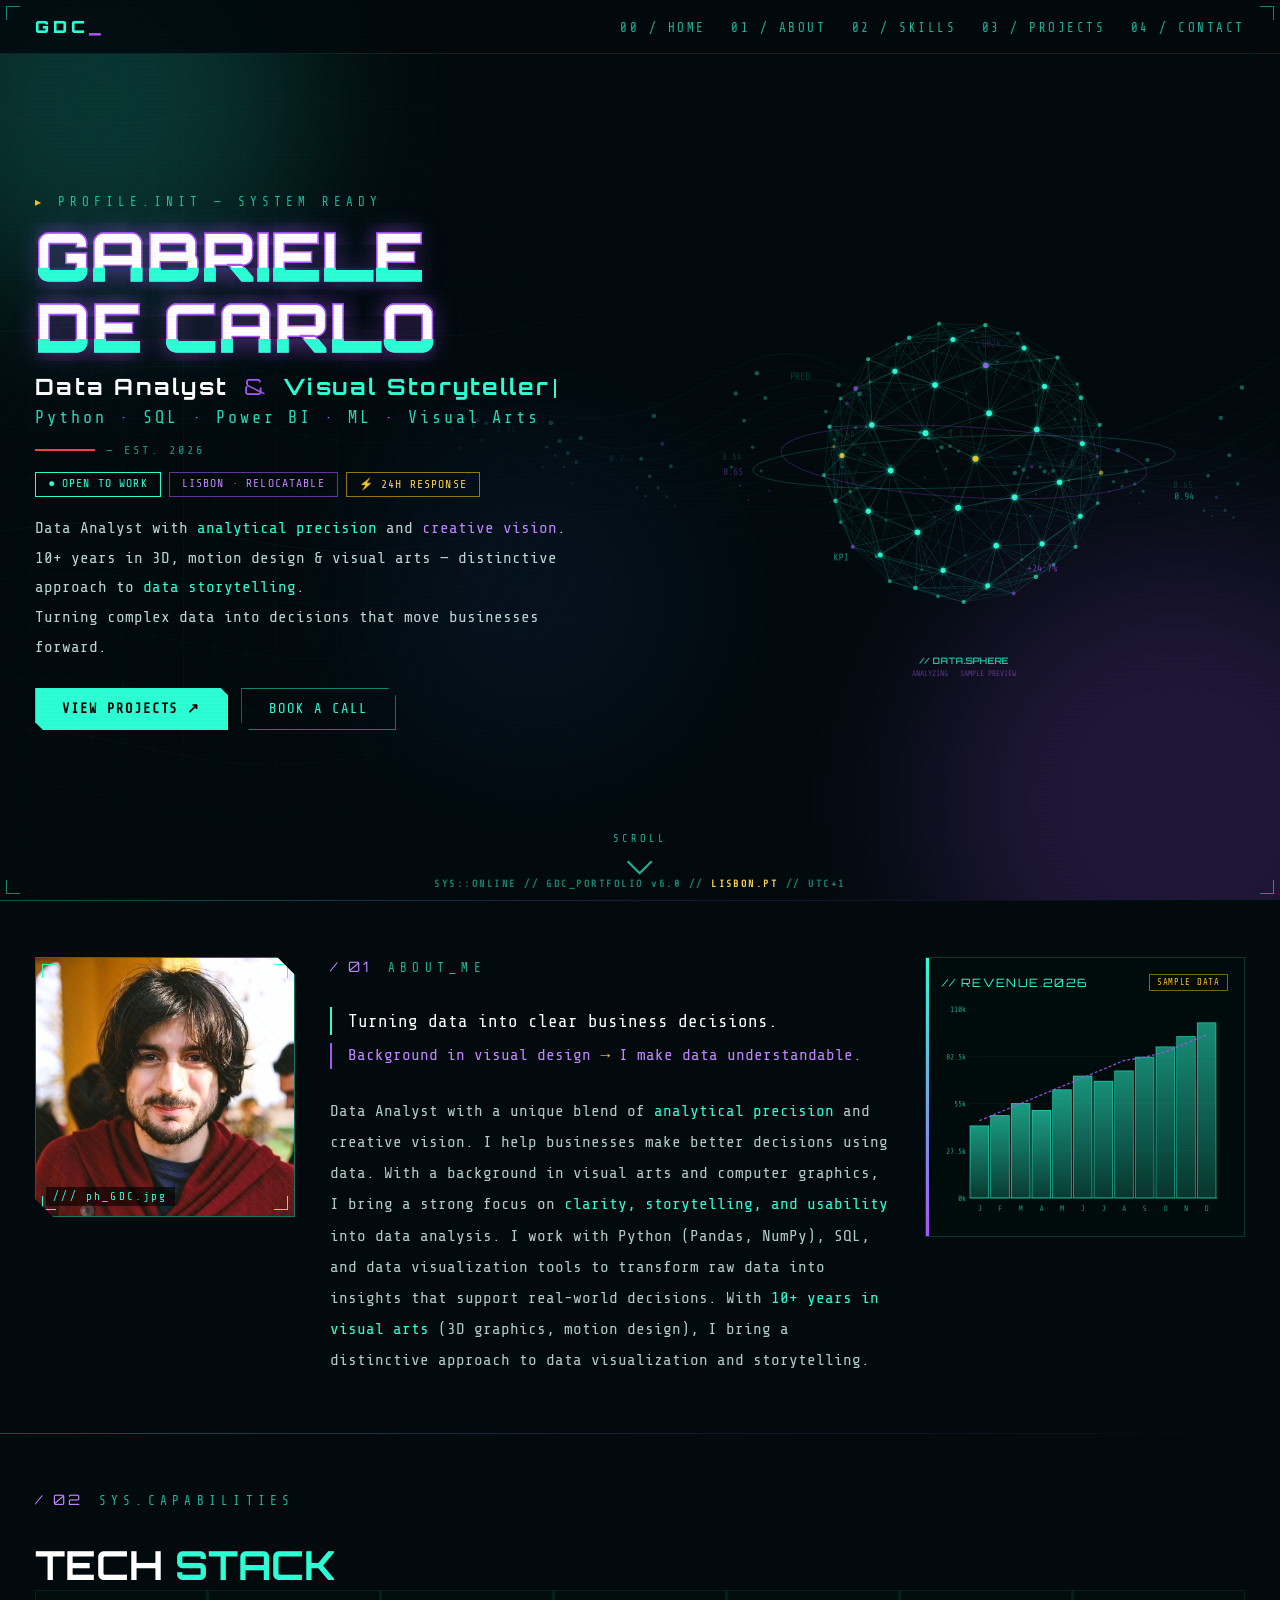
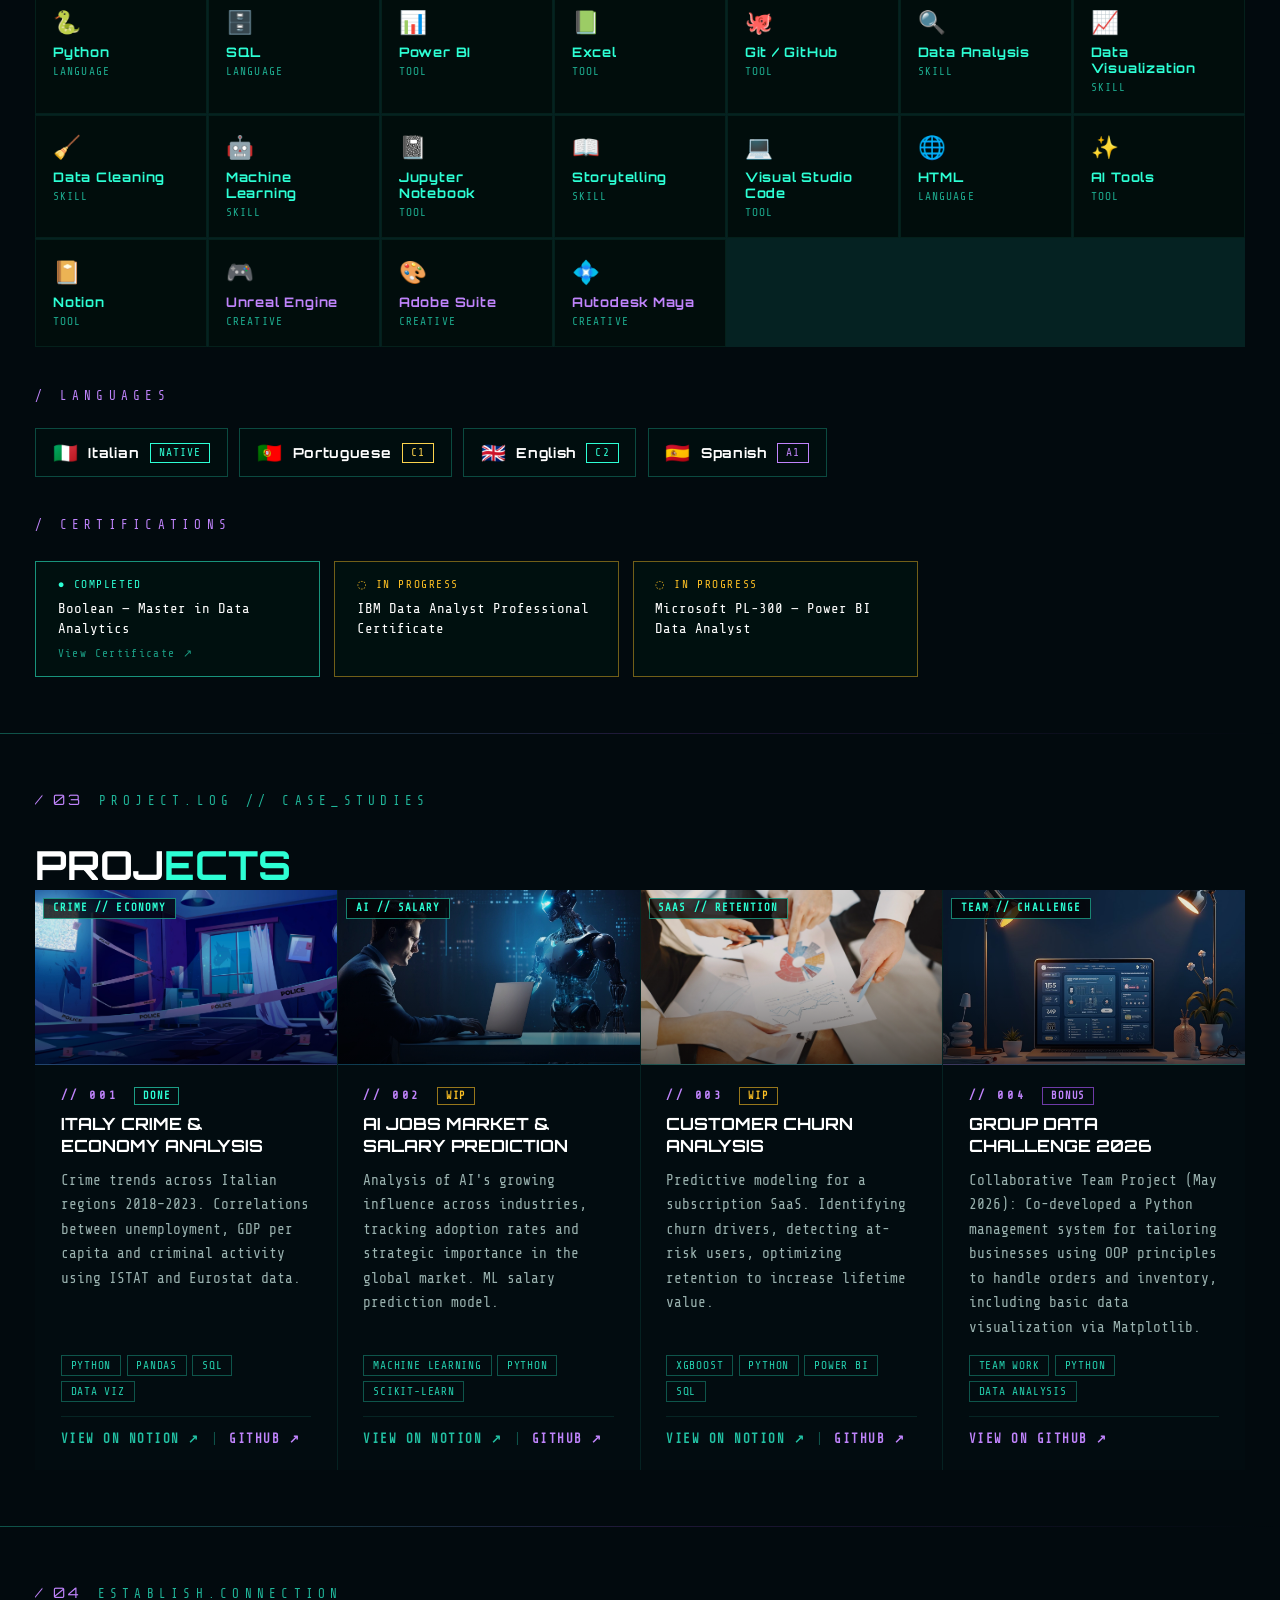
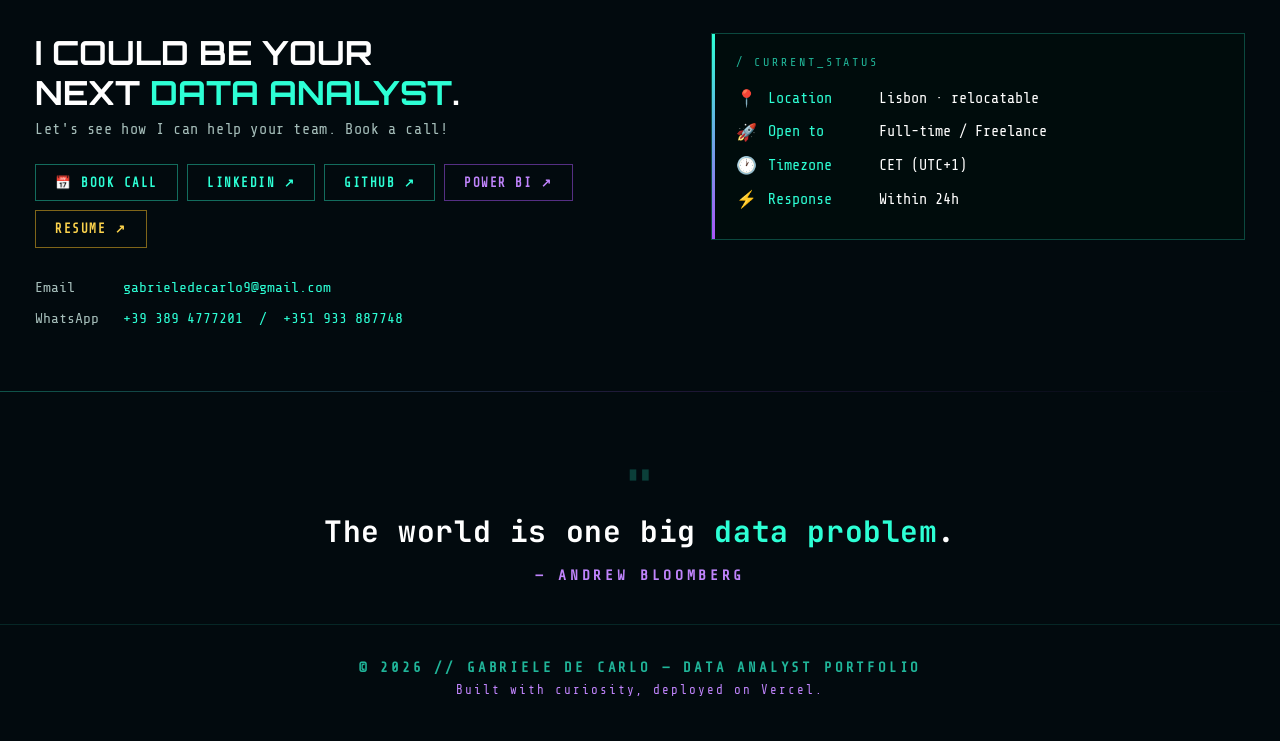
==== commit 319470e3: "Rename" ====
--- a/index_old.html
+++ b/index_old.html
@@ -3,33 +3,33 @@
 <head>
 <meta charset="UTF-8">
 <meta name="viewport" content="width=device-width, initial-scale=1.0">
-<meta name="description" content="Gabriele De Carlo — Data Analyst Portfolio. Turning data into clear business decisions. Python, SQL, Power BI, Machine Learning, Visual Arts.">
+<meta name="description" content="Gabriele De Carlo — Data Analyst & Visual Storyteller. Turning data into clear business decisions. Python, SQL, Power BI, Machine Learning, Visual Arts.">
 <meta name="author" content="Gabriele De Carlo">
-<meta property="og:title" content="Gabriele De Carlo — Data Analyst">
+<meta name="theme-color" content="#020a0e">
+<meta property="og:title" content="Gabriele De Carlo — Data Analyst & Visual Storyteller">
 <meta property="og:description" content="Data Analyst with analytical precision and creative vision. 10+ years in 3D & motion design.">
 <meta property="og:type" content="website">
-<title>Gabriele De Carlo // Data Analyst</title>
+<title>Gabriele De Carlo // Data Analyst & Visual Storyteller</title>
 <link rel="icon" href="data:image/svg+xml,<svg xmlns=%22http://www.w3.org/2000/svg%22 viewBox=%220 0 100 100%22><text y=%22.9em%22 font-size=%2290%22>📊</text></svg>">
 <style>
   @import url('https://fonts.googleapis.com/css2?family=Share+Tech+Mono&family=Orbitron:wght@400;700;900&family=JetBrains+Mono:wght@400;700&display=swap');
   *{margin:0;padding:0;box-sizing:border-box;}
-  html{scroll-behavior:smooth;}
+  html{scroll-behavior:smooth;background:#020a0e;}
   :root{
     --bg:#020a0e;
     --teal:#2dffd5;
     --teal-d:#00d4b3;
     --violet:#a855f7;
+    --violet-l:#c084fc;
     --yellow:#fbbf24;
     --blue:#3b82f6;
     --red:#ef4444;
     --text:#e6fffa;
-    --text-d:rgba(45,255,213,0.6);
-    --text-dd:rgba(45,255,213,0.35);
   }
   body{background:var(--bg);color:var(--teal);font-family:'Share Tech Mono',monospace;overflow-x:hidden;min-height:100vh;}
 
-  /* ─── BG WRAPPER ─── */
-  .bg-wrap{position:fixed;top:0;left:0;width:100%;height:100%;z-index:0;pointer-events:none;overflow:hidden;}
+  .bg-wrap{position:fixed;top:0;left:0;width:100%;height:100%;z-index:0;pointer-events:none;overflow:hidden;background:var(--bg);}
+  #bg-mesh,#bg-flow{background:transparent;}
   #bg-mesh{position:absolute;top:0;left:0;width:55%;height:100%;opacity:0.6;mask-image:radial-gradient(ellipse at left center,black 0%,black 40%,transparent 80%);-webkit-mask-image:radial-gradient(ellipse at left center,black 0%,black 40%,transparent 80%);}
   #bg-flow{position:absolute;top:0;right:0;width:65%;height:100%;opacity:0.7;mask-image:radial-gradient(ellipse at right center,black 0%,black 45%,transparent 85%);-webkit-mask-image:radial-gradient(ellipse at right center,black 0%,black 45%,transparent 85%);}
   .glow{position:absolute;border-radius:50%;filter:blur(80px);opacity:0.18;pointer-events:none;}
@@ -40,67 +40,97 @@
   .scanlines{position:fixed;inset:0;background:repeating-linear-gradient(0deg,transparent,transparent 2px,rgba(0,0,0,0.02) 2px,rgba(0,0,0,0.02) 4px);pointer-events:none;z-index:998;}
 
   .hud-c{position:fixed;width:14px;height:14px;z-index:50;pointer-events:none;}
-  .hud-tl{top:6px;left:6px;border-top:1px solid rgba(45,255,213,0.4);border-left:1px solid rgba(45,255,213,0.4);}
-  .hud-tr{top:6px;right:6px;border-top:1px solid rgba(45,255,213,0.4);border-right:1px solid rgba(45,255,213,0.4);}
-  .hud-bl{bottom:6px;left:6px;border-bottom:1px solid rgba(45,255,213,0.4);border-left:1px solid rgba(45,255,213,0.4);}
-  .hud-br{bottom:6px;right:6px;border-bottom:1px solid rgba(45,255,213,0.4);border-right:1px solid rgba(45,255,213,0.4);}
-
-  nav{position:fixed;top:0;left:0;right:0;display:flex;justify-content:space-between;align-items:center;padding:0.9rem 2.2rem;border-bottom:1px solid rgba(45,255,213,0.1);background:rgba(2,10,14,0.82);backdrop-filter:blur(14px);-webkit-backdrop-filter:blur(14px);z-index:100;}
-  .nav-logo{font-family:'Orbitron',monospace;font-weight:900;font-size:0.9rem;color:var(--teal);letter-spacing:0.22em;}
+  .hud-tl{top:6px;left:6px;border-top:1px solid rgba(45,255,213,0.5);border-left:1px solid rgba(45,255,213,0.5);}
+  .hud-tr{top:6px;right:6px;border-top:1px solid rgba(45,255,213,0.5);border-right:1px solid rgba(45,255,213,0.5);}
+  .hud-bl{bottom:6px;left:6px;border-bottom:1px solid rgba(45,255,213,0.5);border-left:1px solid rgba(45,255,213,0.5);}
+  .hud-br{bottom:6px;right:6px;border-bottom:1px solid rgba(45,255,213,0.5);border-right:1px solid rgba(45,255,213,0.5);}
+
+  nav{position:fixed;top:0;left:0;right:0;display:flex;justify-content:space-between;align-items:center;padding:1rem 2.2rem;border-bottom:1px solid rgba(45,255,213,0.12);background:rgba(2,10,14,0.88);backdrop-filter:blur(14px);-webkit-backdrop-filter:blur(14px);z-index:100;}
+  .nav-logo{font-family:'Orbitron',monospace;font-weight:900;font-size:1.05rem;color:var(--teal);letter-spacing:0.22em;}
   .nav-logo .accent{color:var(--violet);}
-  .nav-links{display:flex;gap:1.5rem;list-style:none;}
-  .nav-links a{color:rgba(45,255,213,0.45);text-decoration:none;font-size:0.62rem;letter-spacing:0.22em;text-transform:uppercase;transition:color 0.2s;cursor:pointer;position:relative;}
+  .nav-links{display:flex;gap:1.6rem;list-style:none;}
+  .nav-links a{color:rgba(45,255,213,0.7);text-decoration:none;font-size:0.78rem;letter-spacing:0.2em;text-transform:uppercase;transition:color 0.2s;cursor:pointer;position:relative;}
   .nav-links a:hover{color:var(--teal);}
   .nav-links a::before{content:'';position:absolute;bottom:-4px;left:0;width:0;height:1px;background:var(--teal);transition:width 0.2s;}
   .nav-links a:hover::before{width:100%;}
 
+  .menu-btn{display:none;background:transparent;border:1px solid rgba(45,255,213,0.4);color:var(--teal);padding:0.5rem 0.7rem;cursor:pointer;font-family:inherit;font-size:1rem;line-height:1;}
+  .menu-btn:hover{border-color:var(--teal);background:rgba(45,255,213,0.08);}
+
+  .mobile-menu{position:fixed;top:0;right:-100%;width:280px;height:100vh;background:rgba(2,10,14,0.97);backdrop-filter:blur(18px);-webkit-backdrop-filter:blur(18px);border-left:1px solid rgba(45,255,213,0.2);z-index:200;transition:right 0.3s ease;padding:5rem 1.8rem 2rem;}
+  .mobile-menu.open{right:0;}
+  .mobile-menu a{display:block;padding:1rem 0;color:rgba(45,255,213,0.75);text-decoration:none;font-size:0.95rem;letter-spacing:0.15em;text-transform:uppercase;border-bottom:1px solid rgba(45,255,213,0.08);transition:color 0.2s,padding-left 0.2s;cursor:pointer;}
+  .mobile-menu a:hover{color:var(--teal);padding-left:0.5rem;}
+  .mobile-close{position:absolute;top:1.2rem;right:1.5rem;background:transparent;border:none;color:var(--teal);font-size:1.5rem;cursor:pointer;font-family:inherit;}
+  .mobile-overlay{position:fixed;inset:0;background:rgba(0,0,0,0.5);z-index:150;opacity:0;pointer-events:none;transition:opacity 0.3s;}
+  .mobile-overlay.show{opacity:1;pointer-events:auto;}
+
   .site{position:relative;z-index:10;}
 
-  /* ─── HERO ─── */
-  #hero{min-height:100vh;display:grid;grid-template-columns:1.1fr 1fr;align-items:center;padding:5rem 2.2rem 2rem;gap:1.5rem;position:relative;}
-  .hero-tag{font-size:0.6rem;letter-spacing:0.4em;color:rgba(45,255,213,0.4);text-transform:uppercase;margin-bottom:0.7rem;}
+  /* HERO */
+  #hero{min-height:100vh;display:grid;grid-template-columns:1.1fr 1fr;align-items:center;padding:5.5rem 2.2rem 4rem;gap:1.8rem;position:relative;}
+  .hero-tag{font-size:0.78rem;letter-spacing:0.4em;color:rgba(45,255,213,0.7);text-transform:uppercase;margin-bottom:0.9rem;}
   .hero-tag .blink{color:var(--yellow);animation:blink 1.5s ease infinite;}
   @keyframes blink{0%,100%{opacity:1}50%{opacity:0.2}}
-  .hero-name{font-family:'Orbitron',monospace;font-size:clamp(2rem,4.5vw,4rem);font-weight:900;line-height:1;color:#fff;margin-bottom:0.25rem;position:relative;display:inline-block;}
-  .hero-name::before,.hero-name::after{content:attr(data-text);position:absolute;top:0;left:0;width:100%;height:100%;}
-  .hero-name::before{color:var(--violet);animation:gl1 4s infinite;clip-path:polygon(0 0,100% 0,100% 33%,0 33%);}
-  .hero-name::after{color:var(--teal);animation:gl2 4s infinite;clip-path:polygon(0 67%,100% 67%,100% 100%,0 100%);}
+
+  /* NAME — white fill + violet outline + glitch */
+  .hero-name{font-family:'Orbitron',monospace;font-size:clamp(2.6rem,5.2vw,4.6rem);font-weight:900;line-height:1;color:#ffffff;margin-bottom:0.3rem;position:relative;display:inline-block;-webkit-text-stroke:1.5px var(--violet);text-shadow:0 0 25px rgba(168,85,247,0.4);}
+  .hero-name::before,.hero-name::after{content:attr(data-text);position:absolute;top:0;left:0;width:100%;height:100%;color:#ffffff;-webkit-text-stroke:1.5px var(--violet);}
+  .hero-name::before{animation:gl1 4s infinite;clip-path:polygon(0 0,100% 0,100% 33%,0 33%);}
+  .hero-name::after{animation:gl2 4s infinite;clip-path:polygon(0 67%,100% 67%,100% 100%,0 100%);color:var(--teal);-webkit-text-stroke:1.5px var(--teal);}
   @keyframes gl1{0%,90%,100%{transform:translate(0)}92%{transform:translate(-2px,1px)}94%{transform:translate(2px,-1px)}}
-  @keyframes gl2{0%,90%,100%{transform:translate(0)}92%{transform:translate(2px,-1px)}94%{transform:translate(-2px,1px)}}
-  .hero-name span{color:var(--teal);}
-  .hero-role{font-family:'Orbitron',monospace;font-size:clamp(0.78rem,1.7vw,1.05rem);color:rgba(45,255,213,0.65);letter-spacing:0.12em;margin-bottom:0.3rem;}
-  .hero-stack{font-size:0.6rem;color:rgba(45,255,213,0.32);letter-spacing:0.18em;margin-bottom:0.9rem;}
+  @keyframes gl2{0%,90%,100%{transform:translate(0);opacity:0}92%{transform:translate(2px,-1px);opacity:0.8}94%{transform:translate(-2px,1px);opacity:0.8}96%{opacity:0}}
+
+  .hero-role{font-family:'Orbitron',monospace;font-size:clamp(1.05rem,2.1vw,1.4rem);color:#ffffff;letter-spacing:0.1em;margin-bottom:0.5rem;font-weight:700;}
+  .hero-role .amp{color:var(--violet);font-weight:400;margin:0 0.3em;}
+  .hero-role .second{color:var(--teal);}
+  .hero-stack{font-size:1.05rem;color:rgba(45,255,213,0.85);letter-spacing:0.18em;margin-bottom:1rem;font-weight:400;}
   .hero-stack .dot{color:var(--violet);}
-  .divider-row{display:flex;align-items:center;gap:0.6rem;margin:0.7rem 0;}
-  .divider{width:55px;height:1.5px;background:var(--teal);position:relative;}
+
+  .divider-row{display:flex;align-items:center;gap:0.7rem;margin:0.9rem 0;}
+  .divider{width:60px;height:2px;background:var(--teal);position:relative;}
   .divider::after{content:'';position:absolute;left:0;top:0;width:100%;height:100%;background:var(--red);animation:dglitch 4s infinite;}
   @keyframes dglitch{0%,88%,100%{transform:translateX(0);opacity:0}91%{transform:translateX(-3px);opacity:1}95%{transform:translateX(2px);opacity:1}97%{opacity:0}}
-  .divider-text{font-size:0.55rem;color:rgba(45,255,213,0.3);letter-spacing:0.25em;}
-  .status-row{display:flex;gap:0.45rem;flex-wrap:wrap;margin-bottom:0.9rem;}
-  .pill{font-size:0.55rem;padding:0.18rem 0.55rem;border:1px solid rgba(45,255,213,0.2);color:rgba(45,255,213,0.5);letter-spacing:0.1em;text-transform:uppercase;}
-  .pill.live{border-color:rgba(45,255,213,0.55);color:var(--teal);}
-  .pill.live::before{content:'●';margin-right:0.3rem;animation:pp 2s ease infinite;}
-  @keyframes pp{0%,100%{opacity:1}50%{opacity:0.25}}
-  .pill.violet{border-color:rgba(168,85,247,0.4);color:#c084fc;}
-  .pill.yellow{border-color:rgba(251,191,36,0.4);color:#fcd34d;}
-  .hero-bio{font-size:0.74rem;line-height:1.85;color:rgba(180,240,235,0.55);max-width:480px;margin-bottom:1.2rem;}
-  .hero-bio strong{color:rgba(45,255,213,0.85);font-weight:normal;}
-  .hero-bio em{color:#c084fc;font-style:normal;}
-  .cta-row{display:flex;gap:0.7rem;flex-wrap:wrap;}
-  .btn-p{padding:0.6rem 1.4rem;background:var(--teal);color:#000;border:none;font-family:'Share Tech Mono',monospace;font-size:0.66rem;letter-spacing:0.14em;text-transform:uppercase;cursor:pointer;clip-path:polygon(0 0,calc(100% - 8px) 0,100% 8px,100% 100%,8px 100%,0 calc(100% - 8px));transition:all 0.2s;font-weight:700;text-decoration:none;display:inline-block;}
-  .btn-p:hover{background:#5fffe0;box-shadow:0 0 18px rgba(45,255,213,0.4);}
-  .btn-o{padding:0.6rem 1.4rem;background:transparent;color:var(--teal);border:1px solid rgba(45,255,213,0.35);font-family:'Share Tech Mono',monospace;font-size:0.66rem;letter-spacing:0.14em;text-transform:uppercase;cursor:pointer;clip-path:polygon(0 0,calc(100% - 8px) 0,100% 8px,100% 100%,8px 100%,0 calc(100% - 8px));transition:all 0.2s;text-decoration:none;display:inline-block;}
-  .btn-o:hover{border-color:var(--teal);background:rgba(45,255,213,0.05);}
-
-  .hero-right{position:relative;height:380px;}
-  #chart-canvas{width:100%;height:100%;}
-
-  /* ─── ABOUT ─── */
-  #about-sec{padding:3rem 2.2rem;display:grid;grid-template-columns:240px 1fr;gap:2rem;align-items:start;}
-  .about-photo{width:240px;height:240px;border:1px solid rgba(45,255,213,0.3);background:linear-gradient(135deg,rgba(45,255,213,0.08),rgba(168,85,247,0.06));position:relative;overflow:hidden;clip-path:polygon(0 0,calc(100% - 18px) 0,100% 18px,100% 100%,18px 100%,0 calc(100% - 18px));}
+  .divider-text{font-size:0.75rem;color:rgba(45,255,213,0.6);letter-spacing:0.25em;}
+
+  .status-row{display:flex;gap:0.5rem;flex-wrap:wrap;margin-bottom:1.1rem;}
+  .pill{font-size:0.72rem;padding:0.28rem 0.75rem;border:1px solid rgba(45,255,213,0.4);color:rgba(45,255,213,0.85);letter-spacing:0.1em;text-transform:uppercase;}
+  .pill.live{border-color:var(--teal);color:var(--teal);}
+  .pill.live::before{content:'●';margin-right:0.35rem;animation:pp 2s ease infinite;}
+  @keyframes pp{0%,100%{opacity:1}50%{opacity:0.3}}
+  .pill.violet{border-color:rgba(168,85,247,0.6);color:var(--violet-l);}
+  .pill.yellow{border-color:rgba(251,191,36,0.6);color:#fcd34d;}
+
+  .hero-bio{font-size:1rem;line-height:1.85;color:rgba(220,250,243,0.85);max-width:540px;margin-bottom:1.6rem;}
+  .hero-bio strong{color:var(--teal);font-weight:normal;}
+  .hero-bio em{color:var(--violet-l);font-style:normal;}
+
+  .cta-row{display:flex;gap:0.8rem;flex-wrap:wrap;}
+  .btn-p{padding:0.8rem 1.7rem;background:var(--teal);color:#000;border:none;font-family:'Share Tech Mono',monospace;font-size:0.86rem;letter-spacing:0.14em;text-transform:uppercase;cursor:pointer;clip-path:polygon(0 0,calc(100% - 8px) 0,100% 8px,100% 100%,8px 100%,0 calc(100% - 8px));transition:all 0.2s;font-weight:700;text-decoration:none;display:inline-block;}
+  .btn-p:hover{background:#5fffe0;box-shadow:0 0 20px rgba(45,255,213,0.5);}
+  .btn-o{padding:0.8rem 1.7rem;background:transparent;color:var(--teal);border:1px solid rgba(45,255,213,0.5);font-family:'Share Tech Mono',monospace;font-size:0.86rem;letter-spacing:0.14em;text-transform:uppercase;cursor:pointer;clip-path:polygon(0 0,calc(100% - 8px) 0,100% 8px,100% 100%,8px 100%,0 calc(100% - 8px));transition:all 0.2s;text-decoration:none;display:inline-block;}
+  .btn-o:hover{border-color:var(--teal);background:rgba(45,255,213,0.06);}
+
+  .hero-right{position:relative;height:440px;}
+  /* SPLINE container — drop in your scene URL when ready */
+  #spline-container{width:100%;height:100%;position:relative;}
+  #spline-container iframe,#spline-container spline-viewer{width:100%;height:100%;border:none;background:transparent;}
+  /* Fallback animated 3D-like graphic when Spline is not yet embedded */
+  #hero-canvas{width:100%;height:100%;display:block;}
+
+  /* SCROLL INDICATOR */
+  .scroll-down{position:absolute;bottom:1.8rem;left:50%;transform:translateX(-50%);display:flex;flex-direction:column;align-items:center;gap:0.5rem;cursor:pointer;animation:fadeInUp 1s ease 0.5s both;}
+  @keyframes fadeInUp{from{opacity:0;transform:translate(-50%,10px)}to{opacity:1;transform:translate(-50%,0)}}
+  .scroll-down span{font-size:0.65rem;letter-spacing:0.3em;color:rgba(45,255,213,0.7);text-transform:uppercase;}
+  .scroll-arrow{width:18px;height:18px;border-right:2px solid rgba(45,255,213,0.7);border-bottom:2px solid rgba(45,255,213,0.7);transform:rotate(45deg);animation:bounce 2s ease infinite;}
+  @keyframes bounce{0%,100%{transform:rotate(45deg) translate(0,0)}50%{transform:rotate(45deg) translate(4px,4px)}}
+
+  /* ABOUT */
+  #about-sec{padding:3.5rem 2.2rem;display:grid;grid-template-columns:260px 1fr 320px;gap:2.2rem;align-items:start;}
+  .about-photo{width:260px;height:260px;border:1px solid rgba(45,255,213,0.4);background:linear-gradient(135deg,rgba(45,255,213,0.08),rgba(168,85,247,0.06));position:relative;overflow:hidden;clip-path:polygon(0 0,calc(100% - 18px) 0,100% 18px,100% 100%,18px 100%,0 calc(100% - 18px));}
   .about-photo img{width:100%;height:100%;object-fit:cover;display:block;filter:saturate(1.1) contrast(1.05);}
   .about-photo::before{content:'';position:absolute;inset:0;background:repeating-linear-gradient(45deg,rgba(45,255,213,0.04) 0,rgba(45,255,213,0.04) 1px,transparent 1px,transparent 8px);z-index:2;pointer-events:none;}
-  .about-photo .ph-label{position:absolute;bottom:10px;left:10px;font-size:0.55rem;letter-spacing:0.2em;color:rgba(45,255,213,0.7);z-index:3;background:rgba(0,0,0,0.5);padding:2px 6px;}
+  .about-photo .ph-label{position:absolute;bottom:10px;left:10px;font-size:0.68rem;letter-spacing:0.2em;color:var(--teal);z-index:3;background:rgba(0,0,0,0.6);padding:3px 7px;}
   .about-photo .ph-icon{position:absolute;top:50%;left:50%;transform:translate(-50%,-50%);font-size:3rem;opacity:0.4;z-index:1;}
   .about-photo .frame-corner{position:absolute;width:14px;height:14px;z-index:3;}
   .about-photo .fc-tl{top:6px;left:6px;border-top:1px solid var(--teal);border-left:1px solid var(--teal);}
@@ -108,131 +138,162 @@
   .about-photo .fc-bl{bottom:6px;left:6px;border-bottom:1px solid var(--teal);border-left:1px solid var(--teal);}
   .about-photo .fc-br{bottom:6px;right:6px;border-bottom:1px solid var(--teal);border-right:1px solid var(--teal);}
 
-  .about-content{}
-  .about-tagline{font-size:0.78rem;color:rgba(180,240,235,0.7);line-height:1.7;margin-bottom:0.4rem;border-left:1.5px solid var(--teal);padding-left:0.9rem;}
-  .about-tagline2{font-size:0.72rem;color:rgba(168,85,247,0.85);line-height:1.7;margin-bottom:1.5rem;border-left:1.5px solid var(--violet);padding-left:0.9rem;}
+  .about-tagline{font-size:1.1rem;color:#fff;line-height:1.6;margin-bottom:0.5rem;border-left:2px solid var(--teal);padding-left:1rem;font-weight:400;}
+  .about-tagline2{font-size:1rem;color:var(--violet-l);line-height:1.6;margin-bottom:1.7rem;border-left:2px solid var(--violet);padding-left:1rem;}
   .about-tagline2 .arrow{color:var(--yellow);}
-  .about-bio{font-size:0.76rem;line-height:1.95;color:rgba(180,240,235,0.5);max-width:760px;}
+  .about-bio{font-size:1rem;line-height:1.95;color:rgba(220,250,243,0.8);}
   .about-bio strong{color:var(--teal);font-weight:normal;}
 
-  /* ─── SECTIONS ─── */
-  .section{padding:3rem 2.2rem;position:relative;}
-  .sec-head{display:flex;align-items:baseline;gap:1rem;margin-bottom:1.8rem;flex-wrap:wrap;}
-  .sec-num{font-family:'Orbitron',monospace;font-size:0.65rem;color:rgba(168,85,247,0.6);letter-spacing:0.2em;}
-  .sec-label{font-size:0.58rem;letter-spacing:0.42em;color:rgba(45,255,213,0.32);text-transform:uppercase;}
-  .sec-title{font-family:'Orbitron',monospace;font-size:clamp(1.4rem,2.8vw,2.1rem);font-weight:700;color:#fff;}
+  /* About-side mini chart */
+  .about-chart-card{border:1px solid rgba(45,255,213,0.18);background:rgba(0,15,12,0.55);padding:1rem;position:relative;height:280px;display:flex;flex-direction:column;}
+  .about-chart-card::before{content:'';position:absolute;top:0;left:0;width:3px;height:100%;background:linear-gradient(180deg,var(--teal),var(--violet));}
+  .acc-head{display:flex;justify-content:space-between;align-items:center;margin-bottom:0.5rem;}
+  .acc-title{font-family:'Orbitron',monospace;font-size:0.72rem;color:var(--teal);letter-spacing:0.12em;}
+  .acc-tag{font-size:0.55rem;padding:0.15rem 0.45rem;border:1px solid rgba(251,191,36,0.5);color:var(--yellow);letter-spacing:0.08em;}
+  .acc-canvas{flex:1;width:100%;}
+
+  /* SECTIONS */
+  .section{padding:3.5rem 2.2rem;position:relative;}
+  .sec-head{display:flex;align-items:baseline;gap:1rem;margin-bottom:2rem;flex-wrap:wrap;}
+  .sec-num{font-family:'Orbitron',monospace;font-size:0.9rem;color:var(--violet-l);letter-spacing:0.2em;}
+  .sec-label{font-size:0.78rem;letter-spacing:0.42em;color:rgba(45,255,213,0.7);text-transform:uppercase;}
+  .sec-title{font-family:'Orbitron',monospace;font-size:clamp(1.7rem,3.2vw,2.5rem);font-weight:700;color:#fff;}
   .sec-title .accent{color:var(--teal);}
-  .sec-divider{width:100%;height:1px;background:linear-gradient(90deg,rgba(45,255,213,0.25),rgba(168,85,247,0.15) 50%,transparent);}
-
-  /* ─── SKILLS ─── */
-  .skills-grid{display:grid;grid-template-columns:repeat(auto-fit,minmax(135px,1fr));gap:1px;background:rgba(45,255,213,0.08);}
-  .sk{padding:1rem 0.9rem;background:rgba(2,12,10,0.88);border:1px solid rgba(45,255,213,0.06);transition:all 0.2s;position:relative;overflow:hidden;}
-  .sk::before{content:'';position:absolute;inset:0;background:linear-gradient(135deg,rgba(45,255,213,0.06) 0%,transparent 55%);opacity:0;transition:opacity 0.2s;}
+  .sec-divider{width:100%;height:1px;background:linear-gradient(90deg,rgba(45,255,213,0.3),rgba(168,85,247,0.18) 50%,transparent);}
+
+  /* SKILLS */
+  .skills-grid{display:grid;grid-template-columns:repeat(auto-fit,minmax(155px,1fr));gap:1px;background:rgba(45,255,213,0.1);}
+  .sk{padding:1.15rem 1.05rem;background:rgba(2,12,10,0.92);border:1px solid rgba(45,255,213,0.08);transition:all 0.2s;position:relative;overflow:hidden;}
+  .sk::before{content:'';position:absolute;inset:0;background:linear-gradient(135deg,rgba(45,255,213,0.07) 0%,transparent 55%);opacity:0;transition:opacity 0.2s;}
   .sk:hover::before{opacity:1;}
-  .sk:hover{border-color:rgba(45,255,213,0.32);}
-  .sk[data-cat="Creative"]:hover{border-color:rgba(168,85,247,0.4);}
-  .sk[data-cat="Creative"]:hover::before{background:linear-gradient(135deg,rgba(168,85,247,0.08) 0%,transparent 55%);}
-  .sk[data-cat="Skill"]:hover{border-color:rgba(251,191,36,0.35);}
-  .sk-icon{font-size:1.15rem;margin-bottom:0.4rem;}
-  .sk-name{font-family:'Orbitron',monospace;font-size:0.6rem;font-weight:700;color:var(--teal);letter-spacing:0.06em;margin-bottom:0.25rem;}
-  .sk[data-cat="Creative"] .sk-name{color:#c084fc;}
-  .sk-cat{font-size:0.52rem;color:rgba(45,255,213,0.28);letter-spacing:0.1em;text-transform:uppercase;margin-bottom:0.4rem;}
-  .sk-bar{height:1px;background:rgba(45,255,213,0.1);}
-  .sk-fill{height:100%;background:var(--teal);position:relative;}
-  .sk[data-cat="Creative"] .sk-fill{background:var(--violet);}
-  .sk-fill::after{content:'';position:absolute;right:-1px;top:-2px;width:2px;height:5px;background:inherit;box-shadow:0 0 5px currentColor;}
-
-  /* ─── CERTS ─── */
-  .certs-row{display:flex;gap:0.7rem;flex-wrap:wrap;margin-top:1.8rem;}
-  .cert{padding:0.85rem 1.2rem;border:1px solid rgba(45,255,213,0.12);background:rgba(0,22,18,0.45);}
-  .cert.done{border-color:rgba(45,255,213,0.4);}
-  .cert.wip{border-color:rgba(251,191,36,0.3);}
-  .cert-st{font-size:0.52rem;letter-spacing:0.14em;text-transform:uppercase;margin-bottom:0.35rem;}
+  .sk:hover{border-color:rgba(45,255,213,0.4);}
+  .sk[data-cat="Creative"]:hover{border-color:rgba(168,85,247,0.5);}
+  .sk[data-cat="Creative"]:hover::before{background:linear-gradient(135deg,rgba(168,85,247,0.1) 0%,transparent 55%);}
+  .sk[data-cat="Skill"]:hover{border-color:rgba(251,191,36,0.4);}
+  .sk-icon{font-size:1.4rem;margin-bottom:0.5rem;}
+  .sk-name{font-family:'Orbitron',monospace;font-size:0.82rem;font-weight:700;color:var(--teal);letter-spacing:0.06em;margin-bottom:0.32rem;}
+  .sk[data-cat="Creative"] .sk-name{color:var(--violet-l);}
+  .sk-cat{font-size:0.7rem;color:rgba(45,255,213,0.65);letter-spacing:0.1em;text-transform:uppercase;}
+
+  /* LANGUAGES */
+  .lang-row{display:flex;gap:0.7rem;flex-wrap:wrap;margin-top:1.6rem;}
+  .lang{padding:0.7rem 1.05rem;border:1px solid rgba(45,255,213,0.25);background:rgba(0,18,15,0.55);display:flex;align-items:center;gap:0.65rem;transition:all 0.2s;}
+  .lang:hover{border-color:rgba(45,255,213,0.5);transform:translateY(-2px);}
+  .lang-flag{font-size:1.25rem;}
+  .lang-name{font-family:'Orbitron',monospace;font-size:0.86rem;color:#fff;font-weight:700;letter-spacing:0.05em;}
+  .lang-level{font-size:0.7rem;letter-spacing:0.1em;padding:0.15rem 0.5rem;border:1px solid currentColor;}
+  .lang-level.native,.lang-level.c2{color:var(--teal);}
+  .lang-level.c1{color:#fcd34d;}
+  .lang-level.a1{color:var(--violet-l);}
+
+  /* CERTS */
+  .certs-row{display:flex;gap:0.85rem;flex-wrap:wrap;margin-top:1.8rem;}
+  .cert{padding:1rem 1.35rem;border:1px solid rgba(45,255,213,0.2);background:rgba(0,22,18,0.55);transition:all 0.2s;text-decoration:none;display:block;}
+  .cert.done{border-color:rgba(45,255,213,0.55);}
+  .cert.wip{border-color:rgba(251,191,36,0.45);}
+  .cert.clickable{cursor:pointer;}
+  .cert.clickable:hover{background:rgba(0,32,26,0.75);border-color:var(--teal);transform:translateY(-2px);}
+  .cert-st{font-size:0.7rem;letter-spacing:0.14em;text-transform:uppercase;margin-bottom:0.5rem;}
   .cert-st.d{color:var(--teal);}
   .cert-st.w{color:var(--yellow);}
-  .cert-nm{font-size:0.7rem;color:#d8f8f4;line-height:1.4;max-width:200px;}
-
-  /* ─── PROJECTS ─── */
-  .projects-grid{display:grid;grid-template-columns:repeat(auto-fit,minmax(280px,1fr));gap:1px;background:rgba(45,255,213,0.08);}
-  .proj{background:#020c10;position:relative;overflow:hidden;cursor:pointer;transition:background 0.2s;text-decoration:none;display:block;}
+  .cert-nm{font-size:0.88rem;color:#fff;line-height:1.4;max-width:240px;}
+  .cert-link{font-size:0.7rem;color:rgba(45,255,213,0.6);letter-spacing:0.12em;margin-top:0.5rem;}
+  .cert.clickable:hover .cert-link{color:var(--teal);}
+
+  /* PROJECTS */
+  .projects-grid{display:grid;grid-template-columns:repeat(auto-fit,minmax(290px,1fr));gap:1px;background:rgba(45,255,213,0.1);}
+  .proj{background:#020c10;position:relative;overflow:hidden;transition:background 0.2s;display:flex;flex-direction:column;}
   .proj::after{content:'';position:absolute;top:0;left:0;width:2px;height:0;background:var(--teal);transition:height 0.3s;z-index:5;}
   .proj:hover::after{height:100%;}
   .proj:hover{background:rgba(0,28,22,0.95);}
-  .proj-img{width:100%;height:160px;display:flex;align-items:center;justify-content:center;border-bottom:1px solid rgba(45,255,213,0.1);position:relative;overflow:hidden;}
+  .proj-img{width:100%;height:175px;display:flex;align-items:center;justify-content:center;border-bottom:1px solid rgba(45,255,213,0.12);position:relative;overflow:hidden;}
   .proj-img img{width:100%;height:100%;object-fit:cover;display:block;transition:transform 0.4s,filter 0.3s;filter:saturate(1.05) brightness(0.92);}
   .proj:hover .proj-img img{transform:scale(1.05);filter:saturate(1.15) brightness(1);}
   .proj-img.fallback-crime{background:linear-gradient(135deg,#1e2a5e 0%,#3b1e5e 50%,#0a0a2e 100%);}
   .proj-img.fallback-ai{background:linear-gradient(135deg,#0a1f3d 0%,#0f3a5c 50%,#020a1a 100%);}
   .proj-img.fallback-churn{background:linear-gradient(135deg,#1e3a3a 0%,#2d4a5e 50%,#0a1a2e 100%);}
+  .proj-img.fallback-bonus{background:linear-gradient(135deg,#3d1a4d 0%,#1a3d3d 50%,#0a1a2a 100%);}
   .proj-img-overlay{position:absolute;inset:0;background:linear-gradient(180deg,transparent 40%,rgba(0,0,0,0.55) 100%);pointer-events:none;z-index:2;}
-  .proj-img-tag{position:absolute;top:8px;left:8px;font-size:0.5rem;padding:0.15rem 0.4rem;background:rgba(0,0,0,0.7);color:rgba(45,255,213,0.85);letter-spacing:0.1em;border:1px solid rgba(45,255,213,0.3);z-index:3;}
-  .proj-body{padding:1.3rem 1.4rem;}
-  .proj-num{font-size:0.52rem;letter-spacing:0.3em;color:rgba(168,85,247,0.5);margin-bottom:0.6rem;}
-  .proj-wip{font-size:0.48rem;padding:0.1rem 0.4rem;border:1px solid rgba(251,191,36,0.4);color:var(--yellow);letter-spacing:0.08em;margin-left:0.4rem;vertical-align:middle;}
-  .proj-title{font-family:'Orbitron',monospace;font-size:0.82rem;font-weight:700;color:#fff;margin-bottom:0.55rem;line-height:1.3;}
-  .proj-desc{font-size:0.7rem;color:rgba(180,240,235,0.45);line-height:1.7;margin-bottom:0.85rem;}
-  .proj-tags{display:flex;flex-wrap:wrap;gap:0.28rem;margin-bottom:0.7rem;}
-  .tag{font-size:0.52rem;padding:0.13rem 0.45rem;border:1px solid rgba(45,255,213,0.2);color:rgba(45,255,213,0.55);letter-spacing:0.07em;text-transform:uppercase;}
-  .proj-link{font-size:0.58rem;color:rgba(45,255,213,0.4);letter-spacing:0.12em;text-transform:uppercase;}
-  .proj:hover .proj-link{color:var(--teal);}
-
-  /* ─── CONTACT ─── */
+  .proj-img-tag{position:absolute;top:8px;left:8px;font-size:0.66rem;padding:0.22rem 0.55rem;background:rgba(0,0,0,0.75);color:var(--teal);letter-spacing:0.1em;border:1px solid rgba(45,255,213,0.5);z-index:3;font-weight:700;}
+  .proj-body{padding:1.5rem 1.6rem;flex:1;display:flex;flex-direction:column;}
+  .proj-num{font-size:0.74rem;letter-spacing:0.3em;color:var(--violet-l);margin-bottom:0.7rem;font-weight:700;}
+  .proj-wip{font-size:0.65rem;padding:0.13rem 0.5rem;border:1px solid rgba(251,191,36,0.6);color:var(--yellow);letter-spacing:0.08em;margin-left:0.4rem;vertical-align:middle;}
+  .proj-bonus{font-size:0.65rem;padding:0.13rem 0.5rem;border:1px solid rgba(168,85,247,0.65);color:var(--violet-l);letter-spacing:0.08em;margin-left:0.4rem;vertical-align:middle;}
+  .proj-done{font-size:0.65rem;padding:0.13rem 0.5rem;border:1px solid rgba(45,255,213,0.6);color:var(--teal);letter-spacing:0.08em;margin-left:0.4rem;vertical-align:middle;}
+  .proj-title{font-family:'Orbitron',monospace;font-size:1.05rem;font-weight:700;color:#fff;margin-bottom:0.7rem;line-height:1.3;}
+  .proj-desc{font-size:0.9rem;color:rgba(220,250,243,0.7);line-height:1.7;margin-bottom:1rem;flex:1;}
+  .proj-tags{display:flex;flex-wrap:wrap;gap:0.34rem;margin-bottom:0.9rem;}
+  .tag{font-size:0.7rem;padding:0.18rem 0.55rem;border:1px solid rgba(45,255,213,0.3);color:rgba(45,255,213,0.8);letter-spacing:0.07em;text-transform:uppercase;}
+  .proj-links{display:flex;gap:0.7rem;align-items:center;border-top:1px solid rgba(45,255,213,0.1);padding-top:0.85rem;flex-wrap:wrap;}
+  .proj-links a{font-size:0.78rem;color:rgba(45,255,213,0.75);letter-spacing:0.12em;text-transform:uppercase;text-decoration:none;transition:color 0.2s;display:inline-flex;align-items:center;gap:0.25rem;font-weight:700;}
+  .proj-links a:hover{color:var(--teal);}
+  .proj-links .gh{color:var(--violet-l);}
+  .proj-links .gh:hover{color:#fff;}
+  .proj-links .sep{color:rgba(45,255,213,0.3);font-size:0.8rem;}
+
+  /* CONTACT */
   #contact-grid{display:grid;grid-template-columns:1.2fr 1fr;gap:2.2rem;align-items:start;}
-  .contact-headline{font-family:'Orbitron',monospace;font-size:clamp(1.2rem,2.3vw,1.8rem);font-weight:700;color:#fff;margin-bottom:0.4rem;line-height:1.2;}
+  .contact-headline{font-family:'Orbitron',monospace;font-size:clamp(1.5rem,2.6vw,2.1rem);font-weight:700;color:#fff;margin-bottom:0.5rem;line-height:1.2;}
   .contact-headline .accent{color:var(--teal);}
-  .contact-sub{font-size:0.72rem;color:rgba(45,255,213,0.4);margin-bottom:1.4rem;letter-spacing:0.04em;}
-  .contact-links-row{display:flex;gap:0.5rem;flex-wrap:wrap;margin-bottom:1.5rem;}
-  .cl{padding:0.5rem 1rem;border:1px solid rgba(45,255,213,0.22);color:rgba(45,255,213,0.65);font-size:0.6rem;letter-spacing:0.12em;text-transform:uppercase;text-decoration:none;transition:all 0.2s;display:inline-flex;align-items:center;gap:0.3rem;}
-  .cl:hover{border-color:var(--teal);color:var(--teal);background:rgba(45,255,213,0.05);}
-  .cl.violet{border-color:rgba(168,85,247,0.3);color:#c084fc;}
-  .cl.violet:hover{border-color:#c084fc;background:rgba(168,85,247,0.06);}
-  .cl.yellow{border-color:rgba(251,191,36,0.3);color:#fcd34d;}
-  .cl.yellow:hover{border-color:#fcd34d;background:rgba(251,191,36,0.06);}
-  .contact-info div{font-size:0.7rem;color:rgba(180,240,235,0.4);line-height:2.1;}
-  .contact-info span{color:rgba(45,255,213,0.7);}
-  .status-block{border:1px solid rgba(45,255,213,0.15);padding:1.2rem 1.3rem;background:rgba(0,15,12,0.4);position:relative;}
+  .contact-sub{font-size:0.95rem;color:rgba(220,250,243,0.75);margin-bottom:1.6rem;letter-spacing:0.04em;}
+  .contact-links-row{display:flex;gap:0.55rem;flex-wrap:wrap;margin-bottom:1.6rem;}
+  .cl{padding:0.65rem 1.2rem;border:1px solid rgba(45,255,213,0.4);color:var(--teal);font-size:0.78rem;letter-spacing:0.12em;text-transform:uppercase;text-decoration:none;transition:all 0.2s;display:inline-flex;align-items:center;gap:0.35rem;font-weight:700;}
+  .cl:hover{border-color:var(--teal);background:rgba(45,255,213,0.07);box-shadow:0 0 12px rgba(45,255,213,0.2);}
+  .cl.violet{border-color:rgba(168,85,247,0.5);color:var(--violet-l);}
+  .cl.violet:hover{border-color:var(--violet-l);background:rgba(168,85,247,0.08);}
+  .cl.yellow{border-color:rgba(251,191,36,0.5);color:#fcd34d;}
+  .cl.yellow:hover{border-color:#fcd34d;background:rgba(251,191,36,0.08);}
+  .contact-info div{font-size:0.92rem;color:rgba(220,250,243,0.75);line-height:2.1;}
+  .contact-info span{color:var(--teal);}
+  .contact-info a{color:inherit;text-decoration:none;transition:color 0.2s;}
+  .contact-info a:hover{color:#fff;}
+  .status-block{border:1px solid rgba(45,255,213,0.25);padding:1.4rem 1.5rem;background:rgba(0,15,12,0.55);position:relative;}
   .status-block::before{content:'';position:absolute;top:0;left:0;width:3px;height:100%;background:linear-gradient(180deg,var(--teal),var(--violet));}
-  .sb-label{font-size:0.55rem;letter-spacing:0.25em;color:rgba(45,255,213,0.35);text-transform:uppercase;margin-bottom:0.6rem;}
-  .sb-row{display:flex;align-items:center;gap:0.6rem;font-size:0.72rem;color:#c8f4f0;line-height:2;}
-  .sb-row .ic{font-size:0.85rem;}
-  .sb-row .lbl{color:rgba(45,255,213,0.6);min-width:90px;}
-
-  /* ─── QUOTE ─── */
-  .quote-block{padding:3.5rem 2.2rem 2rem;text-align:center;position:relative;}
-  .quote-mark{font-family:'Orbitron',monospace;font-size:4rem;color:rgba(45,255,213,0.15);line-height:1;margin-bottom:-1.5rem;}
-  .quote-text{font-family:'JetBrains Mono',monospace;font-size:clamp(1rem,2vw,1.5rem);color:#fff;font-weight:700;letter-spacing:0.02em;margin-bottom:0.7rem;}
+  .sb-label{font-size:0.74rem;letter-spacing:0.25em;color:rgba(45,255,213,0.7);text-transform:uppercase;margin-bottom:0.8rem;}
+  .sb-row{display:flex;align-items:center;gap:0.7rem;font-size:0.95rem;color:#fff;line-height:2;}
+  .sb-row .ic{font-size:1.05rem;}
+  .sb-row .lbl{color:var(--teal);min-width:100px;}
+
+  /* QUOTE */
+  .quote-block{padding:4rem 2.2rem 2.5rem;text-align:center;position:relative;}
+  .quote-mark{font-family:'Orbitron',monospace;font-size:5rem;color:rgba(45,255,213,0.22);line-height:1;margin-bottom:-1.5rem;}
+  .quote-text{font-family:'JetBrains Mono',monospace;font-size:clamp(1.2rem,2.4vw,1.85rem);color:#fff;font-weight:700;letter-spacing:0.02em;margin-bottom:1rem;}
   .quote-text .h{color:var(--teal);}
-  .quote-author{font-size:0.7rem;color:rgba(168,85,247,0.7);letter-spacing:0.25em;text-transform:uppercase;}
-
-  footer{text-align:center;padding:1.5rem 2.2rem;border-top:1px solid rgba(45,255,213,0.07);}
-  footer p{font-size:0.55rem;letter-spacing:0.2em;color:rgba(45,255,213,0.25);margin-bottom:0.25rem;}
-  footer .built{color:rgba(168,85,247,0.5);}
+  .quote-author{font-size:0.92rem;color:var(--violet-l);letter-spacing:0.25em;text-transform:uppercase;font-weight:700;}
+
+  footer{text-align:center;padding:2.2rem 2.2rem;border-top:1px solid rgba(45,255,213,0.12);}
+  footer p{font-size:0.88rem;letter-spacing:0.2em;color:rgba(45,255,213,0.7);margin-bottom:0.5rem;font-weight:700;}
+  footer .built{color:var(--violet-l);font-size:0.78rem;letter-spacing:0.16em;font-weight:400;}
 
   .typing-cursor{display:inline-block;width:2px;height:0.85em;background:var(--teal);vertical-align:middle;margin-left:3px;animation:cb 1s step-end infinite;}
   @keyframes cb{0%,100%{opacity:1}50%{opacity:0}}
 
-  .stat-bar{position:fixed;bottom:0.7rem;left:50%;transform:translateX(-50%);font-size:0.5rem;letter-spacing:0.25em;color:rgba(45,255,213,0.22);z-index:50;pointer-events:none;animation:sb2 5s ease infinite;white-space:nowrap;}
-  @keyframes sb2{0%,100%{opacity:1}50%{opacity:0.3}}
-  .stat-bar .y{color:rgba(251,191,36,0.5);}
-
-  /* ─── RESPONSIVE ─── */
+  .stat-bar{position:fixed;bottom:0.7rem;left:50%;transform:translateX(-50%);font-size:0.62rem;letter-spacing:0.25em;color:rgba(45,255,213,0.5);z-index:50;pointer-events:none;animation:sb2 5s ease infinite;white-space:nowrap;font-weight:700;}
+  @keyframes sb2{0%,100%{opacity:1}50%{opacity:0.5}}
+  .stat-bar .y{color:#fcd34d;}
+
+  @media (max-width: 1100px) {
+    #about-sec{grid-template-columns:240px 1fr;}
+    .about-chart-card{grid-column:1 / -1;height:240px;}
+  }
   @media (max-width: 900px) {
-    #hero{grid-template-columns:1fr;gap:2rem;padding-top:6rem;}
-    .hero-right{height:280px;}
+    #hero{grid-template-columns:1fr;gap:2rem;padding-top:6rem;padding-bottom:5rem;}
+    .hero-right{height:340px;}
     #about-sec{grid-template-columns:1fr;}
-    .about-photo{width:100%;max-width:280px;height:280px;margin:0 auto;}
+    .about-photo{width:100%;max-width:300px;height:300px;margin:0 auto;}
+    .about-chart-card{grid-column:auto;height:240px;}
     #contact-grid{grid-template-columns:1fr;}
-    .nav-links{gap:0.7rem;}
-    .nav-links a{font-size:0.55rem;letter-spacing:0.15em;}
-    nav{padding:0.8rem 1rem;}
-    .section{padding:2.5rem 1.2rem;}
-    #hero{padding-left:1.2rem;padding-right:1.2rem;}
-    #about-sec{padding:2.5rem 1.2rem;}
-    .quote-block{padding:2.5rem 1.2rem 1.5rem;}
+    nav{padding:0.85rem 1rem;}
+    .nav-links{display:none;}
+    .menu-btn{display:block;}
+    .section{padding:2.8rem 1.3rem;}
+    #hero{padding-left:1.3rem;padding-right:1.3rem;}
+    #about-sec{padding:2.8rem 1.3rem;}
+    .quote-block{padding:3rem 1.3rem 2rem;}
   }
   @media (max-width: 600px) {
-    .nav-links{display:none;}
-    .stat-bar{font-size:0.45rem;}
+    .stat-bar{font-size:0.5rem;}
+    .scroll-down{bottom:1.2rem;}
   }
 </style>
 </head>
@@ -251,7 +312,18 @@
 <div class="hud-c hud-bl"></div>
 <div class="hud-c hud-br"></div>
 <div class="scanlines"></div>
-<div class="stat-bar">SYS::ONLINE // GDC_PORTFOLIO v4.0 // <span class="y">LISBON.PT</span> // UTC+1</div>
+<div class="stat-bar">SYS::ONLINE // GDC_PORTFOLIO v6.0 // <span class="y">LISBON.PT</span> // UTC+1</div>
+
+<!-- Mobile menu -->
+<div class="mobile-overlay" id="mobileOverlay" onclick="closeMobile()"></div>
+<aside class="mobile-menu" id="mobileMenu">
+  <button class="mobile-close" onclick="closeMobile()">✕</button>
+  <a onclick="goTo('hero');closeMobile()">00 / Home</a>
+  <a onclick="goTo('about-sec');closeMobile()">01 / About</a>
+  <a onclick="goTo('skills-sec');closeMobile()">02 / Skills</a>
+  <a onclick="goTo('projects-sec');closeMobile()">03 / Projects</a>
+  <a onclick="goTo('contact-sec');closeMobile()">04 / Contact</a>
+</aside>
 
 <div class="site">
   <nav>
@@ -263,15 +335,15 @@
       <li><a onclick="goTo('projects-sec')">03 / Projects</a></li>
       <li><a onclick="goTo('contact-sec')">04 / Contact</a></li>
     </ul>
+    <button class="menu-btn" onclick="openMobile()" aria-label="menu">☰</button>
   </nav>
 
-  <!-- HERO -->
   <section id="hero">
     <div class="hero-left">
       <div class="hero-tag"><span class="blink">▸</span> profile.init — system ready</div>
       <h1 class="hero-name" data-text="GABRIELE">GABRIELE</h1>
-      <h1 class="hero-name" data-text="DE CARLO" style="margin-bottom:0.5rem;"><span>DE CARLO</span></h1>
-      <div class="hero-role">Data Analyst<span class="typing-cursor"></span></div>
+      <h1 class="hero-name" data-text="DE CARLO" style="margin-bottom:0.7rem;">DE CARLO</h1>
+      <div class="hero-role">Data Analyst <span class="amp">&amp;</span> <span class="second">Visual Storyteller</span><span class="typing-cursor"></span></div>
       <div class="hero-stack">Python <span class="dot">·</span> SQL <span class="dot">·</span> Power BI <span class="dot">·</span> ML <span class="dot">·</span> Visual Arts</div>
       <div class="divider-row">
         <div class="divider"></div>
@@ -293,20 +365,25 @@
       </div>
     </div>
     <div class="hero-right">
-      <canvas id="chart-canvas"></canvas>
+      <!-- SPLINE: replace this whole div content with your <iframe> or <spline-viewer> when ready -->
+      <div id="spline-container">
+        <canvas id="hero-canvas"></canvas>
+      </div>
+    </div>
+    <div class="scroll-down" onclick="goTo('about-sec')">
+      <span>scroll</span>
+      <div class="scroll-arrow"></div>
     </div>
   </section>
 
   <div class="sec-divider"></div>
 
-  <!-- ABOUT -->
   <section id="about-sec">
     <div class="about-photo">
       <div class="frame-corner fc-tl"></div>
       <div class="frame-corner fc-tr"></div>
       <div class="frame-corner fc-bl"></div>
       <div class="frame-corner fc-br"></div>
-      <!-- Replace src with your photo -->
       <img src="./assets/profile.jpg" alt="Gabriele De Carlo" onerror="this.style.display='none'; this.nextElementSibling.style.display='block';">
       <div class="ph-icon" style="display:none;">👤</div>
       <div class="ph-label">/// ph_GDC.jpg</div>
@@ -322,11 +399,17 @@
         Data Analyst with a unique blend of <strong>analytical precision</strong> and creative vision. I help businesses make better decisions using data. With a background in visual arts and computer graphics, I bring a strong focus on <strong>clarity, storytelling, and usability</strong> into data analysis. I work with Python (Pandas, NumPy), SQL, and data visualization tools to transform raw data into insights that support real-world decisions. With <strong>10+ years in visual arts</strong> (3D graphics, motion design), I bring a distinctive approach to data visualization and storytelling.
       </p>
     </div>
+    <div class="about-chart-card">
+      <div class="acc-head">
+        <div class="acc-title">// REVENUE.2026</div>
+        <div class="acc-tag">SAMPLE DATA</div>
+      </div>
+      <canvas class="acc-canvas" id="aboutChart"></canvas>
+    </div>
   </section>
 
   <div class="sec-divider"></div>
 
-  <!-- SKILLS -->
   <section class="section" id="skills-sec">
     <div class="sec-head">
       <span class="sec-num">/ 02</span>
@@ -334,15 +417,20 @@
     </div>
     <div class="sec-title">TECH <span class="accent">STACK</span></div>
     <div class="skills-grid" id="skillsGrid"></div>
-    <div style="margin-top:2.2rem;">
-      <div class="sec-label" style="margin-bottom:0.7rem;color:rgba(168,85,247,0.5);">/ certifications</div>
+
+    <div style="margin-top:2.6rem;">
+      <div class="sec-label" style="margin-bottom:0.9rem;color:var(--violet-l);">/ languages</div>
+      <div class="lang-row" id="langRow"></div>
+    </div>
+
+    <div style="margin-top:2.6rem;">
+      <div class="sec-label" style="margin-bottom:0.9rem;color:var(--violet-l);">/ certifications</div>
       <div class="certs-row" id="certsRow"></div>
     </div>
   </section>
 
   <div class="sec-divider"></div>
 
-  <!-- PROJECTS -->
   <section class="section" id="projects-sec">
     <div class="sec-head">
       <span class="sec-num">/ 03</span>
@@ -354,7 +442,6 @@
 
   <div class="sec-divider"></div>
 
-  <!-- CONTACT -->
   <section class="section" id="contact-sec">
     <div class="sec-head">
       <span class="sec-num">/ 04</span>
@@ -368,12 +455,12 @@
           <a class="cl" href="https://calendly.com/gabrieledecarlo/30min" target="_blank" rel="noopener">📅 Book Call</a>
           <a class="cl" href="https://www.linkedin.com/in/gabriele-de-carlo-8b601598/" target="_blank" rel="noopener">LinkedIn ↗</a>
           <a class="cl" href="https://github.com/gibiai" target="_blank" rel="noopener">GitHub ↗</a>
-          <a class="cl violet" href="https://www.notion.so/Power-BI-Dashboards-33302b5de78a80788aacebcbcaf32c06" target="_blank" rel="noopener">Power BI ↗</a>
-          <a class="cl yellow" href="https://drive.google.com/file/d/1ealvaf2ZJdOUu1WaCuyXKOU3tPAbqIKm/view?usp=drive_link" target="_blank" rel="noopener">Resume ↗</a>
+          <a class="cl violet" href="https://valuable-pullover-8a2.notion.site/Power-BI-Dashboards-33302b5de78a80788aacebcbcaf32c06" target="_blank" rel="noopener">Power BI ↗</a>
+          <a class="cl yellow" href="https://drive.google.com/file/d/1CfUYKV-QUv_47AJjI1ftWNiHi4w3Za-U/view?usp=drive_link" target="_blank" rel="noopener">Resume ↗</a>
         </div>
         <div class="contact-info">
-          <div>Email &nbsp;&nbsp;&nbsp;&nbsp;&nbsp;<span><a href="mailto:gabrieledecarlo9@gmail.com" style="color:inherit;text-decoration:none;">gabrieledecarlo9@gmail.com</a></span></div>
-          <div>WhatsApp &nbsp;&nbsp;<span><a href="https://wa.me/393894777201" target="_blank" rel="noopener" style="color:inherit;text-decoration:none;">+39 389 4777201</a> &nbsp;/&nbsp; <a href="https://wa.me/351933887748" target="_blank" rel="noopener" style="color:inherit;text-decoration:none;">+351 933 887748</a></span></div>
+          <div>Email &nbsp;&nbsp;&nbsp;&nbsp;&nbsp;<span><a href="mailto:gabrieledecarlo9@gmail.com">gabrieledecarlo9@gmail.com</a></span></div>
+          <div>WhatsApp &nbsp;&nbsp;<span><a href="https://wa.me/393894777201" target="_blank" rel="noopener">+39 389 4777201</a> &nbsp;/&nbsp; <a href="https://wa.me/351933887748" target="_blank" rel="noopener">+351 933 887748</a></span></div>
         </div>
       </div>
       <div class="status-block">
@@ -388,7 +475,6 @@
 
   <div class="sec-divider"></div>
 
-  <!-- QUOTE -->
   <div class="quote-block">
     <div class="quote-mark">"</div>
     <div class="quote-text">The world is one big <span class="h">data problem</span>.</div>
@@ -402,13 +488,18 @@
 </div>
 
 <script>
-/* ── BACKGROUND: MESH (left) + FLOW (right) ── */
+/* PERFORMANCE: pause when tab hidden */
+let isVisible = true;
+document.addEventListener('visibilitychange', () => {
+  isVisible = document.visibilityState === 'visible';
+});
+
+/* ═══ BG MESH + FLOW ═══ */
 const meshC = document.getElementById('bg-mesh');
 const meshX = meshC.getContext('2d');
 const flowC = document.getElementById('bg-flow');
 const flowX = flowC.getContext('2d');
 let MW, MH, FW, FH;
-
 function resize() {
   MW = meshC.width = meshC.offsetWidth;
   MH = meshC.height = meshC.offsetHeight;
@@ -518,176 +609,375 @@
   }
 }
 
-function loop() {
-  drawMesh();
-  drawFlow();
-  t += 0.008;
-  requestAnimationFrame(loop);
+function bgLoop() {
+  if (isVisible) {
+    drawMesh();
+    drawFlow();
+    t += 0.008;
+  }
+  requestAnimationFrame(bgLoop);
 }
-loop();
-
-/* ── HERO CHART ── */
-const cc = document.getElementById('chart-canvas');
-const ctx = cc.getContext('2d');
-function resizeChart() {
-  cc.width = cc.offsetWidth * 2;
-  cc.height = cc.offsetHeight * 2;
-  ctx.setTransform(1, 0, 0, 1, 0, 0);
-  ctx.scale(2, 2);
+bgLoop();
+
+/* ═══ HERO 3D-ish PLACEHOLDER (replace with Spline) ═══ */
+const heroC = document.getElementById('hero-canvas');
+if (heroC) {
+  const heroX = heroC.getContext('2d');
+  let HW, HH;
+  function resizeHero() {
+    HW = heroC.width = heroC.offsetWidth * 2;
+    HH = heroC.height = heroC.offsetHeight * 2;
+    heroX.setTransform(1, 0, 0, 1, 0, 0);
+    heroX.scale(2, 2);
+  }
+  resizeHero();
+  window.addEventListener('resize', resizeHero);
+
+  let ht = 0;
+  // Wireframe icosahedron-like sphere using parametric points
+  const NODES = 80;
+  const nodes = [];
+  for (let i = 0; i < NODES; i++) {
+    // Fibonacci sphere
+    const phi = Math.acos(1 - 2 * (i + 0.5) / NODES);
+    const theta = Math.PI * (1 + Math.sqrt(5)) * i;
+    nodes.push({
+      x: Math.sin(phi) * Math.cos(theta),
+      y: Math.sin(phi) * Math.sin(theta),
+      z: Math.cos(phi),
+    });
+  }
+
+  function drawHero() {
+    if (!isVisible) { requestAnimationFrame(drawHero); return; }
+    const W = heroC.offsetWidth, H = heroC.offsetHeight;
+    heroX.clearRect(0, 0, W, H);
+    const cx = W / 2, cy = H / 2;
+    const radius = Math.min(W, H) * 0.32;
+
+    // rotation
+    const rotY = ht * 0.4;
+    const rotX = Math.sin(ht * 0.3) * 0.4;
+
+    const projected = nodes.map(n => {
+      // Y rotation
+      let x = n.x * Math.cos(rotY) - n.z * Math.sin(rotY);
+      let z = n.x * Math.sin(rotY) + n.z * Math.cos(rotY);
+      let y = n.y;
+      // X rotation
+      const y2 = y * Math.cos(rotX) - z * Math.sin(rotX);
+      const z2 = y * Math.sin(rotX) + z * Math.cos(rotX);
+      return {
+        x: cx + x * radius,
+        y: cy + y2 * radius,
+        z: z2,
+      };
+    });
+
+    // Draw edges between nearby points
+    for (let i = 0; i < projected.length; i++) {
+      for (let j = i + 1; j < projected.length; j++) {
+        const a = projected[i], b = projected[j];
+        const dx = a.x - b.x, dy = a.y - b.y;
+        const dist = Math.sqrt(dx*dx + dy*dy);
+        if (dist < radius * 0.55) {
+          const avgZ = (a.z + b.z) / 2;
+          const alpha = (avgZ + 1) / 2 * 0.45;
+          heroX.beginPath();
+          heroX.moveTo(a.x, a.y);
+          heroX.lineTo(b.x, b.y);
+          heroX.strokeStyle = `rgba(45,255,213,${alpha * 0.7})`;
+          heroX.lineWidth = 0.5;
+          heroX.stroke();
+        }
+      }
+    }
+
+    // Draw nodes
+    projected.forEach((p, i) => {
+      const alpha = (p.z + 1) / 2;
+      const sz = 1 + alpha * 2;
+      heroX.beginPath();
+      heroX.arc(p.x, p.y, sz, 0, Math.PI * 2);
+      const isViolet = i % 11 === 0;
+      const isYellow = i % 17 === 0;
+      if (isYellow) heroX.fillStyle = `rgba(251,191,36,${alpha})`;
+      else if (isViolet) heroX.fillStyle = `rgba(168,85,247,${alpha})`;
+      else heroX.fillStyle = `rgba(45,255,213,${alpha})`;
+      heroX.fill();
+      if (alpha > 0.7) {
+        heroX.shadowBlur = 8;
+        heroX.shadowColor = '#2dffd5';
+        heroX.fill();
+        heroX.shadowBlur = 0;
+      }
+    });
+
+    // Inner orbital ring
+    heroX.beginPath();
+    heroX.ellipse(cx, cy, radius * 1.3, radius * 0.25, ht * 0.3, 0, Math.PI * 2);
+    heroX.strokeStyle = 'rgba(168,85,247,0.25)';
+    heroX.lineWidth = 1;
+    heroX.stroke();
+
+    heroX.beginPath();
+    heroX.ellipse(cx, cy, radius * 1.5, radius * 0.18, -ht * 0.2, 0, Math.PI * 2);
+    heroX.strokeStyle = 'rgba(45,255,213,0.18)';
+    heroX.lineWidth = 1;
+    heroX.stroke();
+
+    // Floating data labels around
+    heroX.font = '10px "Share Tech Mono", monospace';
+    const dataLabels = [
+      {txt: '0.94', a: 0.3},
+      {txt: '+24.7%', a: 1.2},
+      {txt: 'KPI', a: 2.1},
+      {txt: '0.65', a: 3.0},
+      {txt: 'PRED', a: 3.9},
+      {txt: '102k', a: 4.8},
+    ];
+    dataLabels.forEach((l, i) => {
+      const ang = l.a + ht * 0.15;
+      const r = radius * 1.65;
+      const x = cx + Math.cos(ang) * r;
+      const y = cy + Math.sin(ang) * r * 0.5;
+      const op = 0.4 + Math.sin(ht * 2 + i) * 0.2;
+      heroX.fillStyle = i % 2 === 0 ? `rgba(45,255,213,${op})` : `rgba(168,85,247,${op})`;
+      heroX.textAlign = 'center';
+      heroX.fillText(l.txt, x, y);
+    });
+
+    // Center label
+    heroX.fillStyle = 'rgba(45,255,213,0.7)';
+    heroX.font = 'bold 9px Orbitron, monospace';
+    heroX.textAlign = 'center';
+    heroX.fillText('// DATA.SPHERE', cx, H - 18);
+    heroX.fillStyle = 'rgba(168,85,247,0.5)';
+    heroX.font = '8px Share Tech Mono, monospace';
+    heroX.fillText('ANALYZING · SAMPLE PREVIEW', cx, H - 6);
+
+    ht += 0.012;
+    requestAnimationFrame(drawHero);
+  }
+  drawHero();
 }
-resizeChart();
-window.addEventListener('resize', resizeChart);
-
-let ct = 0;
-const barData = [42, 67, 55, 80, 71, 88, 63, 74, 90, 58];
-const lineData = [30, 45, 38, 60, 52, 70, 65, 78, 85, 72];
-const colors = ['#2dffd5','#a855f7','#3b82f6','#fbbf24'];
-
-function drawChart() {
-  const CW = cc.offsetWidth, CH = cc.offsetHeight;
-  ctx.clearRect(0, 0, CW, CH);
-  const pad = 28, bW = (CW - pad * 2) / barData.length - 6;
-  const maxV = 100;
+
+/* ═══ ABOUT MINI CHART ═══ */
+const ac = document.getElementById('aboutChart');
+const aX = ac.getContext('2d');
+function resizeAbout() {
+  ac.width = ac.offsetWidth * 2;
+  ac.height = ac.offsetHeight * 2;
+  aX.setTransform(1, 0, 0, 1, 0, 0);
+  aX.scale(2, 2);
+}
+resizeAbout();
+window.addEventListener('resize', resizeAbout);
+
+let act = 0;
+const months = ['J','F','M','A','M','J','J','A','S','O','N','D'];
+const rev = [42,48,55,51,63,71,68,74,82,88,94,102];
+const tgt = [45,50,55,60,65,70,75,80,82,85,90,95];
+const maxR = 110;
+
+function drawAbout() {
+  if (!isVisible) { requestAnimationFrame(drawAbout); return; }
+  const W = ac.offsetWidth, H = ac.offsetHeight;
+  aX.clearRect(0, 0, W, H);
+  const padL = 28, padR = 10, padT = 10, padB = 22;
+  const cw = W - padL - padR;
+  const ch = H - padT - padB;
+  const bW = cw / rev.length - 2;
+
+  // grid
+  aX.font = '8px Share Tech Mono, monospace';
   for (let i = 0; i <= 4; i++) {
-    const y = pad + (CH - pad * 2) * i / 4;
-    ctx.beginPath();
-    ctx.moveTo(pad, y); ctx.lineTo(CW - pad, y);
-    ctx.strokeStyle = 'rgba(45,255,213,0.07)';
-    ctx.lineWidth = 0.5; ctx.stroke();
-    ctx.fillStyle = 'rgba(45,255,213,0.22)';
-    ctx.font = '8px Share Tech Mono, monospace';
-    ctx.fillText(Math.round((1 - i / 4) * maxV), 2, y + 3);
-  }
-  barData.forEach((v, i) => {
-    const x = pad + i * (bW + 6);
-    const h = (v / maxV) * (CH - pad * 2);
-    const y = CH - pad - h;
-    const pulse = Math.sin(ct * 2 + i * 0.7) * 0.12 + 0.88;
-    ctx.fillStyle = `rgba(45,255,213,${0.18 * pulse})`;
-    ctx.fillRect(x, y, bW, h);
-    ctx.strokeStyle = `rgba(45,255,213,${0.4 * pulse})`;
-    ctx.lineWidth = 0.7;
-    ctx.strokeRect(x, y, bW, h);
+    const v = (maxR / 4) * i;
+    const y = padT + ch - (v / maxR) * ch;
+    aX.beginPath();
+    aX.moveTo(padL, y); aX.lineTo(W - padR, y);
+    aX.strokeStyle = i === 0 ? 'rgba(45,255,213,0.4)' : 'rgba(45,255,213,0.07)';
+    aX.lineWidth = i === 0 ? 1 : 0.5;
+    aX.stroke();
+    aX.fillStyle = 'rgba(45,255,213,0.6)';
+    aX.textAlign = 'right';
+    aX.fillText(v + 'k', padL - 4, y + 3);
+  }
+
+  // bars
+  rev.forEach((v, i) => {
+    const x = padL + i * (bW + 2);
+    const h = (v / maxR) * ch;
+    const y = padT + ch - h;
+    const pulse = Math.sin(act * 1.5 + i * 0.5) * 0.08 + 0.92;
+    const g = aX.createLinearGradient(0, y, 0, y + h);
+    g.addColorStop(0, `rgba(45,255,213,${0.6 * pulse})`);
+    g.addColorStop(1, `rgba(45,255,213,${0.2 * pulse})`);
+    aX.fillStyle = g;
+    aX.fillRect(x, y, bW, h);
+    aX.strokeStyle = `rgba(45,255,213,${0.7 * pulse})`;
+    aX.lineWidth = 0.8;
+    aX.strokeRect(x, y, bW, h);
   });
-  ctx.beginPath();
-  lineData.forEach((v, i) => {
-    const x = pad + i * (bW + 6) + bW / 2;
-    const y = CH - pad - (v / maxV) * (CH - pad * 2);
-    if (i === 0) ctx.moveTo(x, y); else ctx.lineTo(x, y);
+
+  // target
+  aX.beginPath();
+  aX.setLineDash([3, 2]);
+  tgt.forEach((v, i) => {
+    const x = padL + i * (bW + 2) + bW / 2;
+    const y = padT + ch - (v / maxR) * ch;
+    if (i === 0) aX.moveTo(x, y); else aX.lineTo(x, y);
   });
-  ctx.strokeStyle = '#a855f7';
-  ctx.lineWidth = 1.5; ctx.stroke();
-  lineData.forEach((v, i) => {
-    const x = pad + i * (bW + 6) + bW / 2;
-    const y = CH - pad - (v / maxV) * (CH - pad * 2);
-    const pulse = Math.sin(ct * 3 + i) * 0.3 + 0.7;
-    ctx.beginPath();
-    ctx.arc(x, y, 2.2 * pulse, 0, Math.PI * 2);
-    ctx.fillStyle = '#fbbf24'; ctx.fill();
+  aX.strokeStyle = 'rgba(168,85,247,0.85)';
+  aX.lineWidth = 1.3;
+  aX.stroke();
+  aX.setLineDash([]);
+
+  // months
+  aX.fillStyle = 'rgba(45,255,213,0.55)';
+  aX.font = '8px Share Tech Mono, monospace';
+  aX.textAlign = 'center';
+  months.forEach((m, i) => {
+    const x = padL + i * (bW + 2) + bW / 2;
+    aX.fillText(m, x, padT + ch + 13);
   });
-  const cx2 = CW - 48, cy2 = 50, rad = 28;
-  const segs = [0.35, 0.25, 0.22, 0.18];
-  let angle = -Math.PI / 2 + ct * 0.25;
-  segs.forEach((s, i) => {
-    ctx.beginPath();
-    ctx.arc(cx2, cy2, rad, angle, angle + s * Math.PI * 2);
-    ctx.arc(cx2, cy2, rad * 0.55, angle + s * Math.PI * 2, angle, true);
-    ctx.closePath();
-    ctx.fillStyle = colors[i] + 'aa'; ctx.fill();
-    ctx.strokeStyle = colors[i];
-    ctx.lineWidth = 0.8; ctx.stroke();
-    angle += s * Math.PI * 2;
-  });
-  ctx.fillStyle = 'rgba(45,255,213,0.6)';
-  ctx.font = 'bold 9px Orbitron, monospace';
-  ctx.fillText('// REVENUE.Q4', pad, 18);
-  ctx.fillStyle = 'rgba(168,85,247,0.7)';
-  ctx.font = 'bold 11px Orbitron, monospace';
-  ctx.fillText('+24.7%', pad, 32);
-  ct += 0.014;
-  requestAnimationFrame(drawChart);
+
+  act += 0.014;
+  requestAnimationFrame(drawAbout);
 }
-drawChart();
-
-/* ── SKILLS ── */
+drawAbout();
+
+/* ═══ DATA ═══ */
 const skills = [
-  {name:'Python',icon:'🐍',cat:'Language',lvl:88},
-  {name:'SQL',icon:'🗄️',cat:'Language',lvl:85},
-  {name:'Power BI',icon:'📊',cat:'Tool',lvl:82},
-  {name:'Excel',icon:'📗',cat:'Tool',lvl:80},
-  {name:'Pandas',icon:'🐼',cat:'Library',lvl:83},
-  {name:'NumPy',icon:'🔢',cat:'Library',lvl:80},
-  {name:'Machine Learning',icon:'🤖',cat:'Skill',lvl:72},
-  {name:'Data Viz',icon:'📈',cat:'Skill',lvl:88},
-  {name:'Data Cleaning',icon:'🧹',cat:'Skill',lvl:85},
-  {name:'Storytelling',icon:'📖',cat:'Skill',lvl:90},
-  {name:'Jupyter',icon:'📓',cat:'Tool',lvl:84},
-  {name:'Git / GitHub',icon:'🐙',cat:'Tool',lvl:74},
-  {name:'AI Tools',icon:'✨',cat:'Tool',lvl:85},
-  {name:'Unreal Engine',icon:'🎮',cat:'Creative',lvl:70},
-  {name:'Adobe Suite',icon:'🎨',cat:'Creative',lvl:80},
-  {name:'Autodesk Maya',icon:'💠',cat:'Creative',lvl:75},
+  {name:'Python',icon:'🐍',cat:'Language'},
+  {name:'SQL',icon:'🗄️',cat:'Language'},
+  {name:'Power BI',icon:'📊',cat:'Tool'},
+  {name:'Excel',icon:'📗',cat:'Tool'},
+  {name:'Git / GitHub',icon:'🐙',cat:'Tool'},
+  {name:'Data Analysis',icon:'🔍',cat:'Skill'},
+  {name:'Data Visualization',icon:'📈',cat:'Skill'},
+  {name:'Data Cleaning',icon:'🧹',cat:'Skill'},
+  {name:'Machine Learning',icon:'🤖',cat:'Skill'},
+  {name:'Jupyter Notebook',icon:'📓',cat:'Tool'},
+  {name:'Storytelling',icon:'📖',cat:'Skill'},
+  {name:'Visual Studio Code',icon:'💻',cat:'Tool'},
+  {name:'HTML',icon:'🌐',cat:'Language'},
+  {name:'AI Tools',icon:'✨',cat:'Tool'},
+  {name:'Notion',icon:'📔',cat:'Tool'},
+  {name:'Unreal Engine',icon:'🎮',cat:'Creative'},
+  {name:'Adobe Suite',icon:'🎨',cat:'Creative'},
+  {name:'Autodesk Maya',icon:'💠',cat:'Creative'},
 ];
 const sg = document.getElementById('skillsGrid');
 skills.forEach(s => {
-  sg.innerHTML += `<div class="sk" data-cat="${s.cat}"><div class="sk-icon">${s.icon}</div><div class="sk-name">${s.name}</div><div class="sk-cat">${s.cat}</div><div class="sk-bar"><div class="sk-fill" style="width:${s.lvl}%"></div></div></div>`;
+  sg.innerHTML += `<div class="sk" data-cat="${s.cat}"><div class="sk-icon">${s.icon}</div><div class="sk-name">${s.name}</div><div class="sk-cat">${s.cat}</div></div>`;
 });
 
+const langs = [
+  {flag:'🇮🇹', name:'Italian', level:'NATIVE', cls:'native'},
+  {flag:'🇵🇹', name:'Portuguese', level:'C1', cls:'c1'},
+  {flag:'🇬🇧', name:'English', level:'C2', cls:'c2'},
+  {flag:'🇪🇸', name:'Spanish', level:'A1', cls:'a1'},
+];
+const lr = document.getElementById('langRow');
+langs.forEach(l => {
+  lr.innerHTML += `<div class="lang"><span class="lang-flag">${l.flag}</span><span class="lang-name">${l.name}</span><span class="lang-level ${l.cls}">${l.level}</span></div>`;
+});
+
 const certs = [
-  {name:'Boolean — Master in Data Analytics', s:'done'},
-  {name:'IBM Data Analyst Professional Certificate', s:'wip'},
-  {name:'Microsoft PL-300 — Power BI Data Analyst', s:'wip'},
+  {name:'Boolean — Master in Data Analytics', s:'done', link:'https://valuable-pullover-8a2.notion.site/Boolean-Master-in-Data-Analytics-33a02b5de78a80d0aed1d552533a1f69'},
+  {name:'IBM Data Analyst Professional Certificate', s:'wip', link:null},
+  {name:'Microsoft PL-300 — Power BI Data Analyst', s:'wip', link:null},
 ];
 const cr = document.getElementById('certsRow');
 certs.forEach(c => {
-  cr.innerHTML += `<div class="cert ${c.s}"><div class="cert-st ${c.s==='done'?'d':'w'}">${c.s==='done'?'● Completed':'◌ In progress'}</div><div class="cert-nm">${c.name}</div></div>`;
+  if (c.link) {
+    cr.innerHTML += `<a class="cert ${c.s} clickable" href="${c.link}" target="_blank" rel="noopener">
+      <div class="cert-st ${c.s==='done'?'d':'w'}">${c.s==='done'?'● Completed':'◌ In progress'}</div>
+      <div class="cert-nm">${c.name}</div>
+      <div class="cert-link">View Certificate ↗</div>
+    </a>`;
+  } else {
+    cr.innerHTML += `<div class="cert ${c.s}">
+      <div class="cert-st ${c.s==='done'?'d':'w'}">${c.s==='done'?'● Completed':'◌ In progress'}</div>
+      <div class="cert-nm">${c.name}</div>
+    </div>`;
+  }
 });
 
-/* ── PROJECTS ── */
 const projects = [
   {
-    num:'001', wip:false, img:'./assets/crime.png', fallback:'fallback-crime', icon:'🔍', tag:'CRIME // ECONOMY',
+    num:'001', wip:false, bonus:false, done:true,
+    img:'./assets/crime.png', fallback:'fallback-crime', tag:'CRIME // ECONOMY',
     title:'ITALY CRIME &<br>ECONOMY ANALYSIS',
     desc:'Crime trends across Italian regions 2018–2023. Correlations between unemployment, GDP per capita and criminal activity using ISTAT and Eurostat data.',
     tags:['Python','Pandas','SQL','Data Viz'],
-    link:'https://valuable-pullover-8a2.notion.site/Data-Analyst-65302b5de78a8380998b81c280437ae6'
+    notion:'https://valuable-pullover-8a2.notion.site/Italy-Crime-Economy-Analysis-beb02b5de78a8396a65c01cdce49f99e',
+    github:'https://github.com/gibiai/crime_economy_italy_analysis'
   },
   {
-    num:'002', wip:true, img:'./assets/ai.png', fallback:'fallback-ai', icon:'🤖', tag:'AI // SALARY',
+    num:'002', wip:true, bonus:false, done:false,
+    img:'./assets/ai.png', fallback:'fallback-ai', tag:'AI // SALARY',
     title:'AI JOBS MARKET &<br>SALARY PREDICTION',
     desc:"Analysis of AI's growing influence across industries, tracking adoption rates and strategic importance in the global market. ML salary prediction model.",
     tags:['Machine Learning','Python','Scikit-learn'],
-    link:'https://valuable-pullover-8a2.notion.site/Data-Analyst-65302b5de78a8380998b81c280437ae6'
+    notion:'https://valuable-pullover-8a2.notion.site/wip-AI-Jobs-Market-Analysis-Salary-Prediction-33302b5de78a80f0be7bc586b717dd64',
+    github:'https://github.com/gibiai/AI_Labor_Market_Impact_Analysis_2020-2024'
   },
   {
-    num:'003', wip:true, img:'./assets/churn.png', fallback:'fallback-churn', icon:'📉', tag:'SAAS // RETENTION',
+    num:'003', wip:true, bonus:false, done:false,
+    img:'./assets/churn.png', fallback:'fallback-churn', tag:'SAAS // RETENTION',
     title:'CUSTOMER CHURN<br>ANALYSIS',
     desc:'Predictive modeling for a subscription SaaS. Identifying churn drivers, detecting at-risk users, optimizing retention to increase lifetime value.',
     tags:['XGBoost','Python','Power BI','SQL'],
-    link:'https://valuable-pullover-8a2.notion.site/Data-Analyst-65302b5de78a8380998b81c280437ae6'
+    notion:'https://valuable-pullover-8a2.notion.site/wip-Customer-Churn-Analysis-33302b5de78a80cbadf2e87338375016',
+    github:'https://github.com/gibiai/Customer_Churn_Analysis_Retention_Strategy-Subscription_Business_2025'
+  },
+  {
+    num:'004', wip:false, bonus:true, done:false,
+    img:'./assets/bonus.jpg', fallback:'fallback-bonus', tag:'TEAM // CHALLENGE',
+    title:'GROUP DATA<br>CHALLENGE 2026',
+    desc:'Collaborative Team Project (May 2026): Co-developed a Python management system for tailoring businesses using OOP principles to handle orders and inventory, including basic data visualization via Matplotlib.',
+    tags:['Team Work','Python','Data Analysis'],
+    notion:null,
+    github:'https://github.com/gibiai/Progetto_Gruppo2_07_Maggio_2026'
   },
 ];
 const pg = document.getElementById('projectsGrid');
 projects.forEach(p => {
+  let badge = '';
+  if (p.done) badge = ` <span class="proj-done">DONE</span>`;
+  if (p.wip) badge = ` <span class="proj-wip">WIP</span>`;
+  if (p.bonus) badge = ` <span class="proj-bonus">BONUS</span>`;
+  let links = '';
+  if (p.notion && p.github) {
+    links = `<a href="${p.notion}" target="_blank" rel="noopener">View on Notion ↗</a><span class="sep">|</span><a class="gh" href="${p.github}" target="_blank" rel="noopener">GitHub ↗</a>`;
+  } else if (p.github) {
+    links = `<a class="gh" href="${p.github}" target="_blank" rel="noopener">View on GitHub ↗</a>`;
+  } else if (p.notion) {
+    links = `<a href="${p.notion}" target="_blank" rel="noopener">View on Notion ↗</a>`;
+  }
   pg.innerHTML += `
-  <a class="proj" href="${p.link}" target="_blank" rel="noopener">
+  <div class="proj">
     <div class="proj-img ${p.fallback}">
       <img src="${p.img}" alt="${p.tag}" onerror="this.style.display='none';">
       <div class="proj-img-overlay"></div>
       <div class="proj-img-tag">${p.tag}</div>
     </div>
     <div class="proj-body">
-      <div class="proj-num">// ${p.num}${p.wip?` <span class="proj-wip">WIP</span>`:''}</div>
+      <div class="proj-num">// ${p.num}${badge}</div>
       <div class="proj-title">${p.title}</div>
       <p class="proj-desc">${p.desc}</p>
       <div class="proj-tags">${p.tags.map(t=>`<span class="tag">${t}</span>`).join('')}</div>
-      <span class="proj-link">View on Notion ↗</span>
-    </div>
-  </a>`;
+      <div class="proj-links">${links}</div>
+    </div>
+  </div>`;
 });
 
+/* NAV */
 function goTo(id){document.getElementById(id).scrollIntoView({behavior:'smooth'});}
+function openMobile(){document.getElementById('mobileMenu').classList.add('open');document.getElementById('mobileOverlay').classList.add('show');}
+function closeMobile(){document.getElementById('mobileMenu').classList.remove('open');document.getElementById('mobileOverlay').classList.remove('show');}
 </script>
 </body>
 </html>
-
